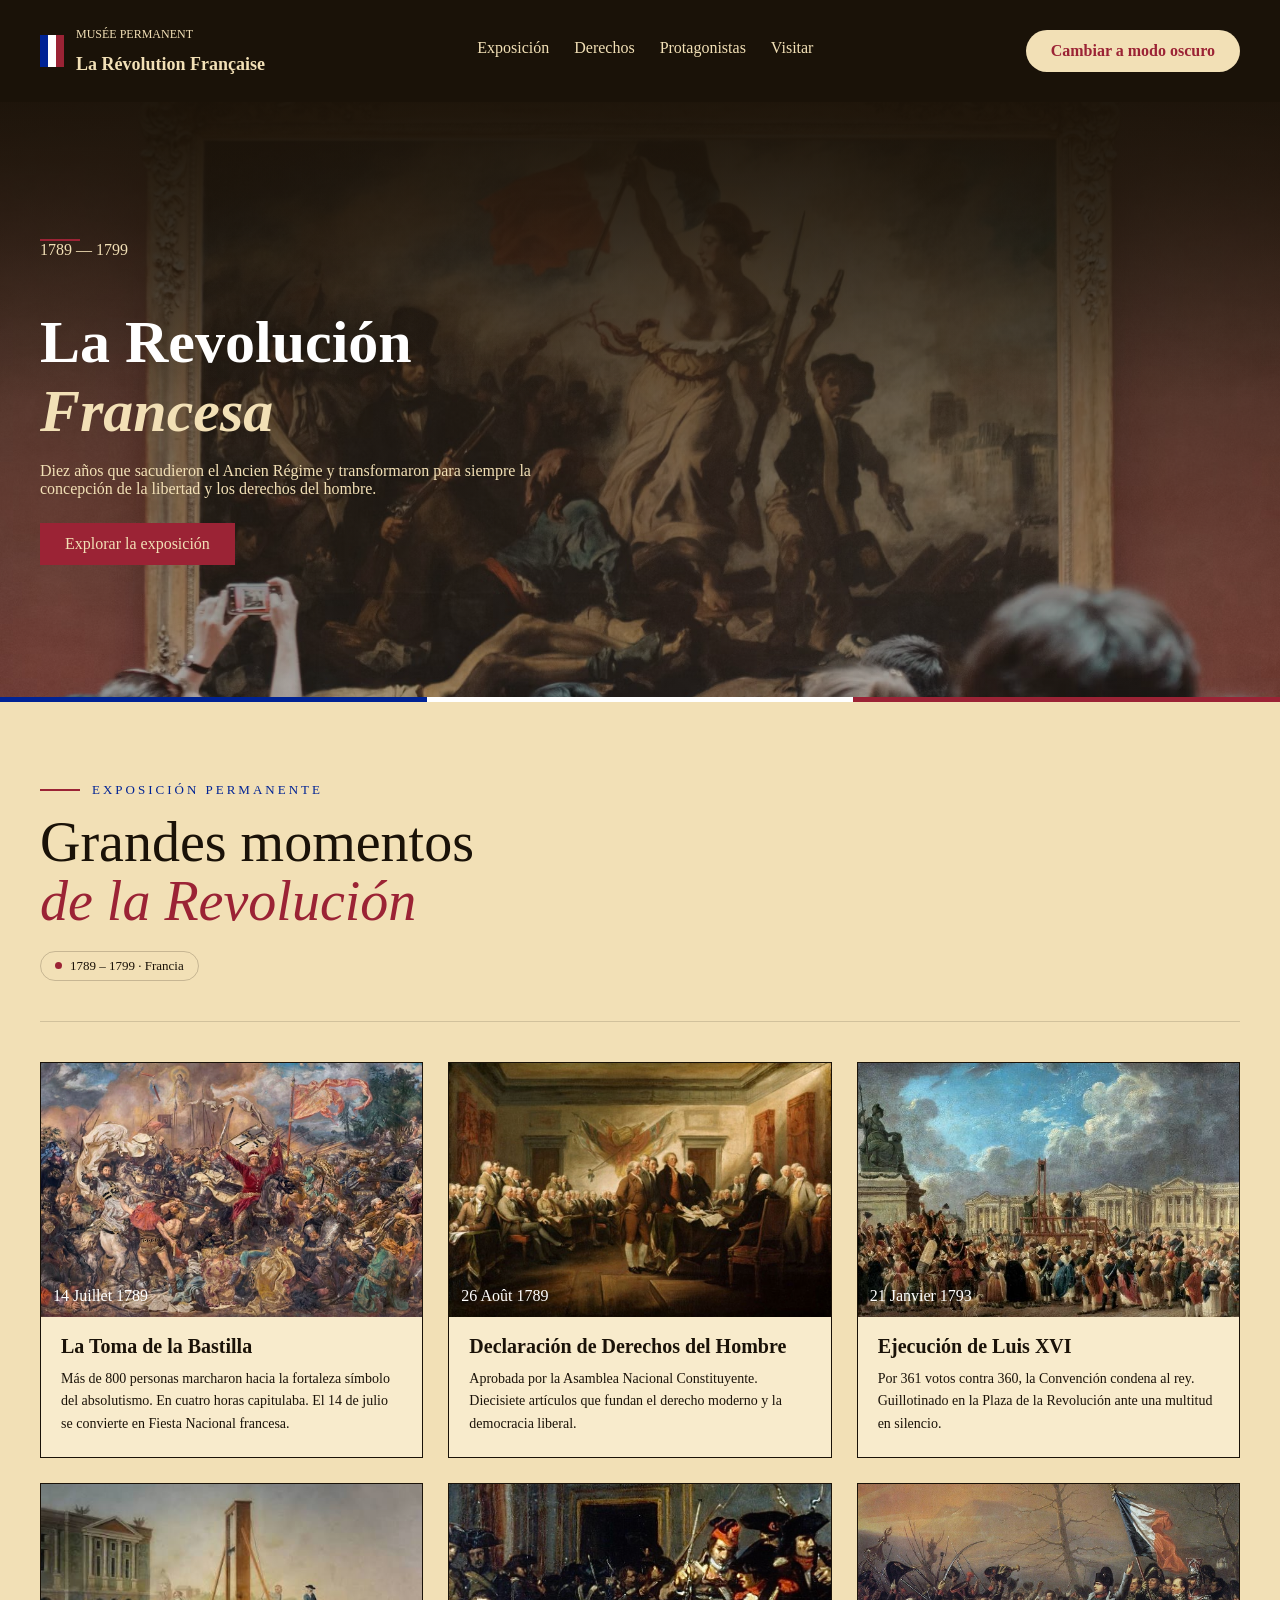
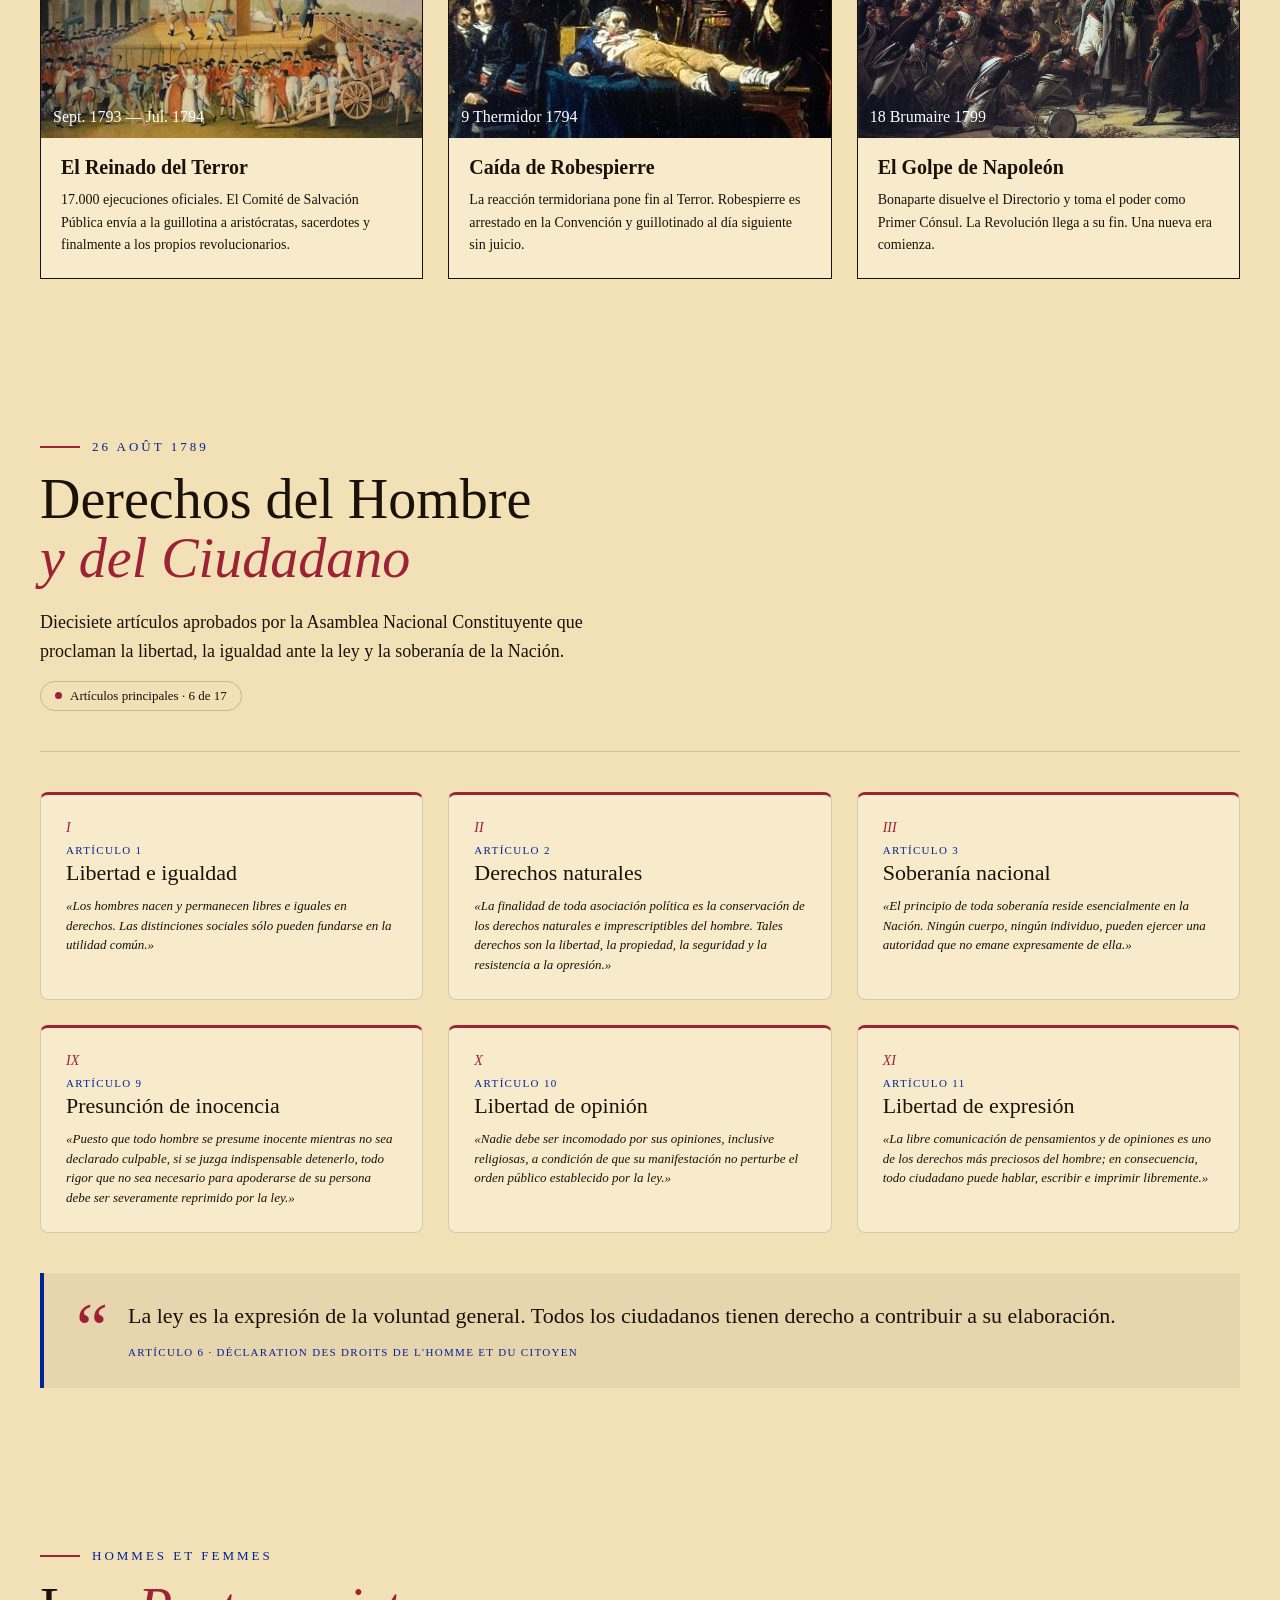
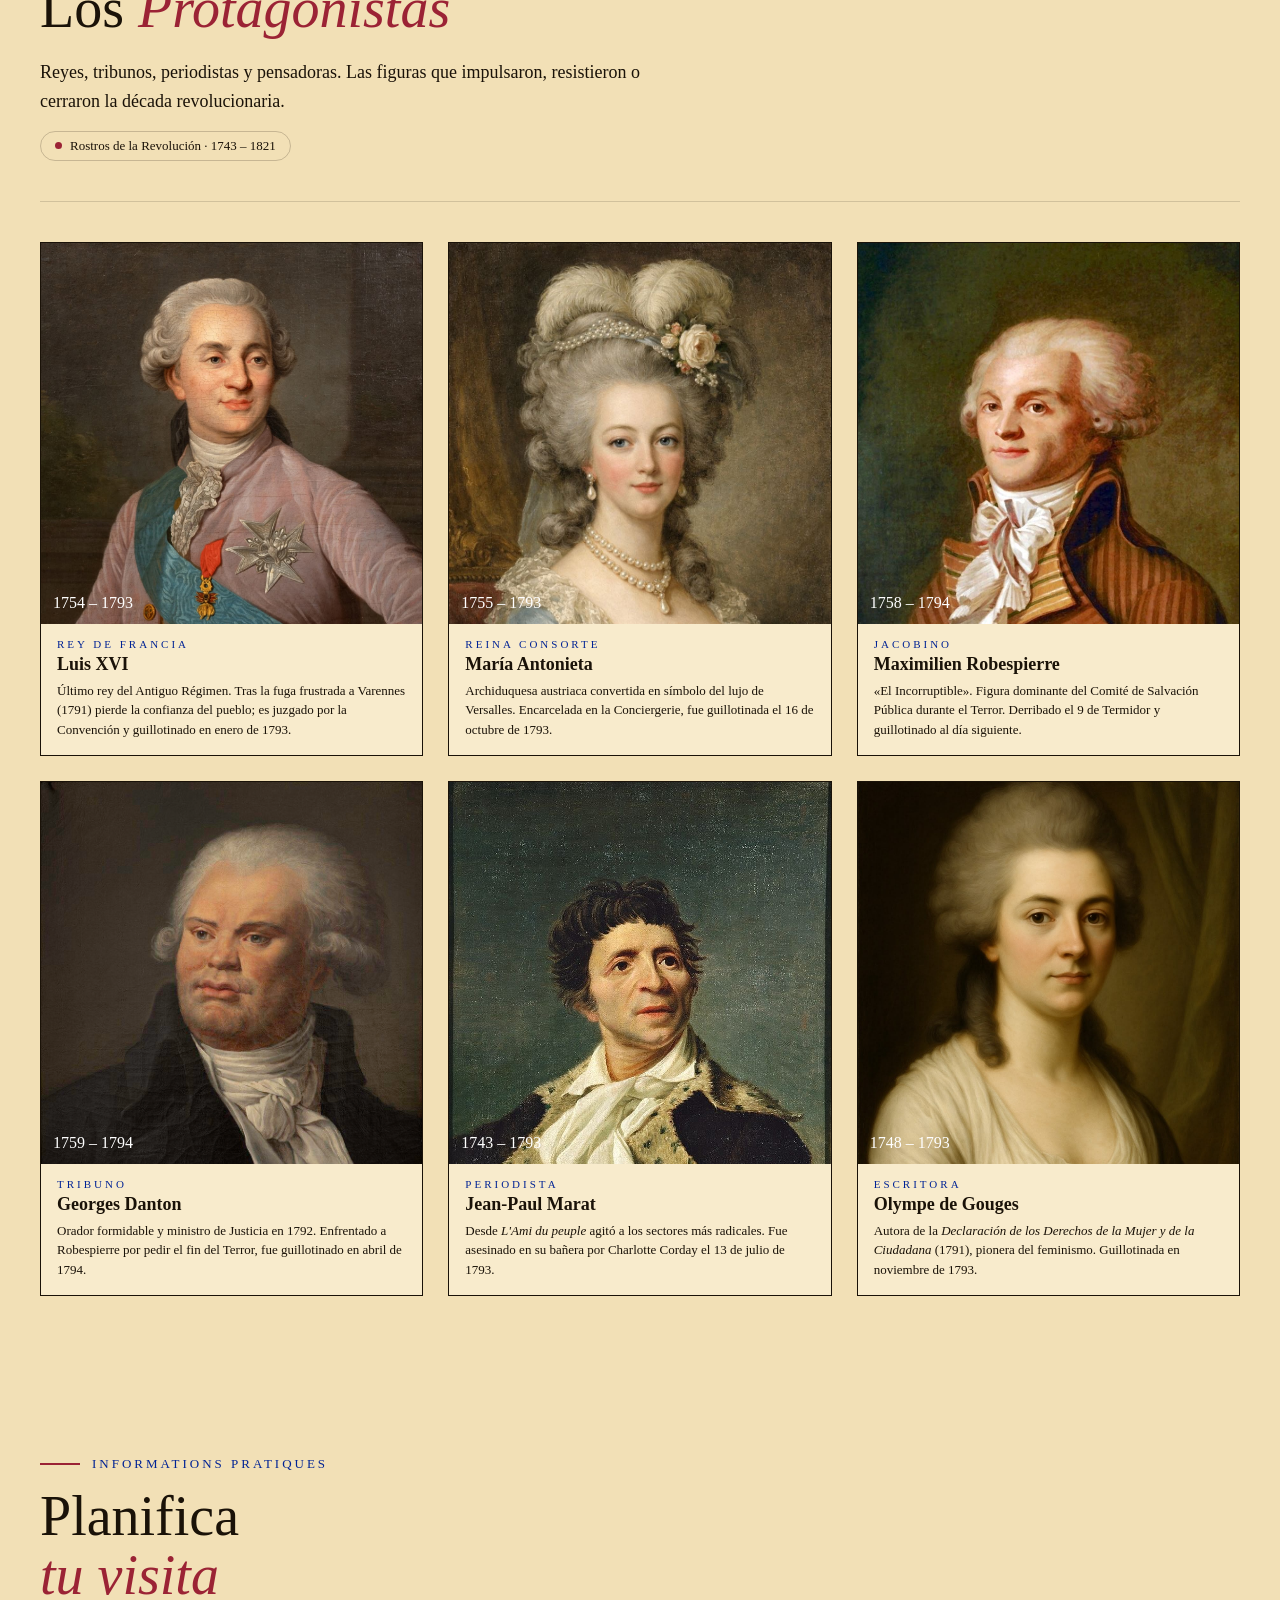
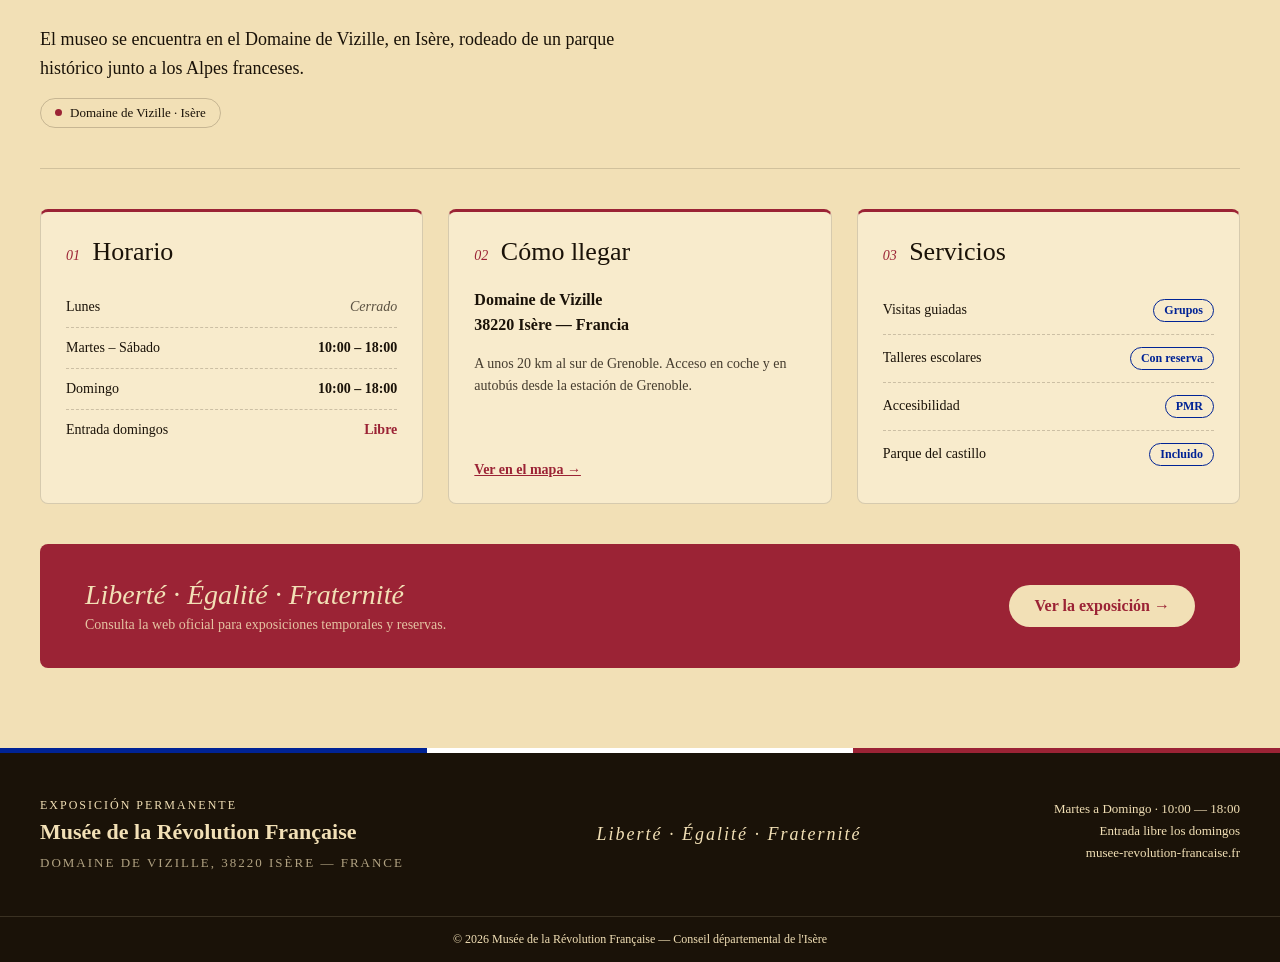
==== index.html @ 2e53a43d "Mover archivo html y eliminación de carpeta" ====
<!DOCTYPE html>
<!--
  Musée de la Révolution Française · landing

  La página tiene cuatro apartados (Exposición, Derechos, Protagonistas y Visitar),
  una cabecera fija con un botón para cambiar a modo oscuro y un pie.

  Estilos: CSS/style.css tiene todo el diseño en modo claro y CSS/dark.css
  solo cambia los colores. El botón de tema no usa JavaScript: es un checkbox
  escondido con su label, y dark.css se fija en si está marcado.
-->
<html lang="es">
<head>
  <meta charset="UTF-8" />
  <meta name="viewport" content="width=device-width, initial-scale=1.0" />
  <title>Musée de la Révolution Française</title>
  <link rel="stylesheet" href="/CSS/style.css">
  <link rel="stylesheet" href="/CSS/dark.css">
</head>
<body>
  <!-- Cabecera: logo, pestañas y botón de tema -->
  <header>
    <div class="header-inner">
      <a href="#exposicion" class="logo">
        <div class="tricolor-bar">
          <span class="az"></span>
          <span class="bl"></span>
          <span class="ro"></span>
        </div>
        <div class="logo-text">
          <p>Musée Permanent</p>
          <h1 class="logo-title">La Révolution Française</h1>
        </div>
      </a>

      <nav class="tabs" role="tablist" aria-label="Secciones del museo">
        <a class="tab" role="tab" href="#exposicion" id="tab-exposicion" aria-controls="exposicion" aria-selected="true">Exposición</a>
        <a class="tab" role="tab" href="#derechos" id="tab-derechos" aria-controls="derechos" aria-selected="false">Derechos</a>
        <a class="tab" role="tab" href="#protagonistas" id="tab-protagonistas" aria-controls="protagonistas" aria-selected="false">Protagonistas</a>
        <a class="tab" role="tab" href="#visitar" id="tab-visitar" aria-controls="visitar" aria-selected="false">Visitar</a>
      </nav>

      <!-- El botón de tema funciona sin JavaScript: el checkbox está escondido y recuerda si está activado,
           y lo que se ve y se pulsa es el label. dark.css se fija en ese checkbox para cambiar los colores -->
      <div class="header-acciones">
        <input type="checkbox" id="modo-oscuro" class="toggle-input" aria-label="Modo oscuro">
        <label for="modo-oscuro" class="btn-tema"></label>
      </div>
    </div>
  </header>

  <main>

    <!-- 1: el hero y los grandes momentos -->
    <section id="exposicion" role="tabpanel" aria-labelledby="tab-exposicion">

      <div class="hero">
        <img class="hero-img"
          src="/Image/revolucionfrancesa.jpg"
          alt="La Liberté guidant le peuple — Delacroix, 1830. Louvre, París" />
        <div class="hero-overlay-h"></div>
        <div class="hero-overlay-v"></div>
        <!-- La franja tricolor que separa el hero del resto -->
        <div class="hero-tricolor"><span class="az"></span><span class="bl"></span><span class="ro"></span></div>
        <div class="hero-contenido">
          <div class="hero-text">
            <div class="eyebrow-line">
              <div class="rule"></div>
              <span>1789 — 1799</span>
            </div>
            <!-- El estilo en línea que pide el enunciado: gana a style.css y deja "La Revolución" en blanco -->
            <h2 class="hero-title"><span style="color: white;">La Revolución</span><br><em>Francesa</em></h2>
            <p class="hero-desc">
              Diez años que sacudieron el Ancien Régime y transformaron para siempre la concepción de la libertad y los derechos del hombre.
            </p>
            <a href="#cards" class="btn-hero">Explorar la exposición</a>
          </div>
        </div>
      </div>

      <div class="grid-section" id="cards">
        <div class="container">

          <!-- Título del apartado -->
          <div class="section-head">
            <div>
              <div class="eyebrow-line"><div class="rule"></div><span class="eyebrow">Exposición permanente</span></div>
              <h2 class="section-title">Grandes momentos<br><em>de la Revolución</em></h2>
            </div>
            <div>
              <span class="chip">1789 – 1799 · Francia</span>
            </div>
          </div>

          <!-- Tarjetas con foto. Las fechas llevan el color en línea, así que siguen blancas en modo oscuro -->
          <div class="grid">

            <a class="card" href="#">
              <div class="card-img">
                <img src="/Image/GrandesMomentos.jpg" alt="Toma de la Bastilla" />
                <div class="card-tag"><span style="color: white;">14 Juillet 1789</span></div>
              </div>
              <div class="card-body">
                <h3>La Toma de la Bastilla</h3>
                <p>Más de 800 personas marcharon hacia la fortaleza símbolo del absolutismo. En cuatro horas capitulaba. El 14 de julio se convierte en Fiesta Nacional francesa.</p>
              </div>
            </a>

            <a class="card" href="#derechos">
              <div class="card-img">
                <img src="/Image/DerechosdelHombre.jpg" alt="Declaración de Derechos del Hombre" />
                <div class="card-tag"><span style="color: white;">26 Août 1789</span></div>
              </div>
              <div class="card-body">
                <h3>Declaración de Derechos del Hombre</h3>
                <p>Aprobada por la Asamblea Nacional Constituyente. Diecisiete artículos que fundan el derecho moderno y la democracia liberal.</p>
              </div>
            </a>

            <a class="card" href="#">
              <div class="card-img">
                <img src="/Image/Ejecución.jpg" alt="Ejecución de Luis XVI" />
                <div class="card-tag"><span style="color: white;">21 Janvier 1793</span></div>
              </div>
              <div class="card-body">
                <h3>Ejecución de Luis XVI</h3>
                <p>Por 361 votos contra 360, la Convención condena al rey. Guillotinado en la Plaza de la Revolución ante una multitud en silencio.</p>
              </div>
            </a>

            <a class="card" href="#">
              <div class="card-img">
                <img src="/Image/reino.jpg" alt="El Reinado del Terror" />
                <div class="card-tag"><span style="color: white;">Sept. 1793 — Jul. 1794</span></div>
              </div>
              <div class="card-body">
                <h3>El Reinado del Terror</h3>
                <p>17.000 ejecuciones oficiales. El Comité de Salvación Pública envía a la guillotina a aristócratas, sacerdotes y finalmente a los propios revolucionarios.</p>
              </div>
            </a>

            <a class="card" href="#protagonistas">
              <div class="card-img">
                <img src="/Image/CaídaRobespierre.JPG" alt="Caída de Robespierre" />
                <div class="card-tag"><span style="color: white;">9 Thermidor 1794</span></div>
              </div>
              <div class="card-body">
                <h3>Caída de Robespierre</h3>
                <p>La reacción termidoriana pone fin al Terror. Robespierre es arrestado en la Convención y guillotinado al día siguiente sin juicio.</p>
              </div>
            </a>

            <a class="card" href="#">
              <div class="card-img">
                <img src="/Image/GolpeDeNapoleon.jpg" alt="El Golpe de Napoleón" />
                <div class="card-tag"><span style="color: white;">18 Brumaire 1799</span></div>
              </div>
              <div class="card-body">
                <h3>El Golpe de Napoleón</h3>
                <p>Bonaparte disuelve el Directorio y toma el poder como Primer Cónsul. La Revolución llega a su fin. Una nueva era comienza.</p>
              </div>
            </a>

          </div>
        </div>
      </div>
    </section>


    <!-- 2 :Derechos del Hombre y del Ciudadano -->
    <section id="derechos" role="tabpanel" aria-labelledby="tab-derechos">
      <div class="grid-section">
        <div class="container">

          <!-- Título del apartado -->
          <div class="section-head">
            <div>
              <div class="eyebrow-line"><div class="rule"></div><span class="eyebrow">26 Août 1789</span></div>
              <h2 class="section-title">Derechos del Hombre<br><em>y del Ciudadano</em></h2>
            </div>
            <div>
              <p class="section-desc">Diecisiete artículos aprobados por la Asamblea Nacional Constituyente que proclaman la libertad, la igualdad ante la ley y la soberanía de la Nación.</p>
              <span class="chip">Artículos principales · 6 de 17</span>
            </div>
          </div>

          <!-- Un artículo por tarjeta, con el mismo diseño que las de Visitar -->
          <div class="grid">
            <article class="article">
              <span class="article-num">I</span>
              <h3>Artículo 1</h3>
              <h4>Libertad e igualdad</h4>
              <p>«Los hombres nacen y permanecen libres e iguales en derechos. Las distinciones sociales sólo pueden fundarse en la utilidad común.»</p>
            </article>

            <article class="article">
              <span class="article-num">II</span>
              <h3>Artículo 2</h3>
              <h4>Derechos naturales</h4>
              <p>«La finalidad de toda asociación política es la conservación de los derechos naturales e imprescriptibles del hombre. Tales derechos son la libertad, la propiedad, la seguridad y la resistencia a la opresión.»</p>
            </article>

            <article class="article">
              <span class="article-num">III</span>
              <h3>Artículo 3</h3>
              <h4>Soberanía nacional</h4>
              <p>«El principio de toda soberanía reside esencialmente en la Nación. Ningún cuerpo, ningún individuo, pueden ejercer una autoridad que no emane expresamente de ella.»</p>
            </article>

            <article class="article">
              <span class="article-num">IX</span>
              <h3>Artículo 9</h3>
              <h4>Presunción de inocencia</h4>
              <p>«Puesto que todo hombre se presume inocente mientras no sea declarado culpable, si se juzga indispensable detenerlo, todo rigor que no sea necesario para apoderarse de su persona debe ser severamente reprimido por la ley.»</p>
            </article>

            <article class="article">
              <span class="article-num">X</span>
              <h3>Artículo 10</h3>
              <h4>Libertad de opinión</h4>
              <p>«Nadie debe ser incomodado por sus opiniones, inclusive religiosas, a condición de que su manifestación no perturbe el orden público establecido por la ley.»</p>
            </article>

            <article class="article">
              <span class="article-num">XI</span>
              <h3>Artículo 11</h3>
              <h4>Libertad de expresión</h4>
              <p>«La libre comunicación de pensamientos y de opiniones es uno de los derechos más preciosos del hombre; en consecuencia, todo ciudadano puede hablar, escribir e imprimir libremente.»</p>
            </article>
          </div>

          <!-- La cita del artículo 6 para cerrar -->
          <div class="quote">
            <span class="quote-mark">“</span>
            <div>
              <blockquote>La ley es la expresión de la voluntad general. Todos los ciudadanos tienen derecho a contribuir a su elaboración.</blockquote>
              <cite>Artículo 6 · Déclaration des Droits de l'Homme et du Citoyen</cite>
            </div>
          </div>
        </div>
      </div>
    </section>


    <!-- 3 : Protagonistas -->
    <section id="protagonistas" role="tabpanel" aria-labelledby="tab-protagonistas">
      <div class="grid-section">
        <div class="container">

          <!-- Título del apartado -->
          <div class="section-head">
            <div>
              <div class="eyebrow-line"><div class="rule"></div><span class="eyebrow">Hommes et femmes</span></div>
              <h2 class="section-title">Los <em>Protagonistas</em></h2>
            </div>
            <div>
              <p class="section-desc">Reyes, tribunos, periodistas y pensadoras. Las figuras que impulsaron, resistieron o cerraron la década revolucionaria.</p>
              <span class="chip">Rostros de la Revolución · 1743 – 1821</span>
            </div>
          </div>

          <!-- Los retratos usan la misma tarjeta que los grandes momentos, más la clase card-retrato -->
          <div class="grid">
            <article class="card card-retrato">
              <div class="card-img">
                <img src="/Image/LuisXVI.jpg" alt="Retrato de Luis XVI" />
                <div class="card-tag"><span>1754 – 1793</span></div>
              </div>
              <div class="card-body">
                <span class="eyebrow">Rey de Francia</span>
                <h3>Luis XVI</h3>
                <p>Último rey del Antiguo Régimen. Tras la fuga frustrada a Varennes (1791) pierde la confianza del pueblo; es juzgado por la Convención y guillotinado en enero de 1793.</p>
              </div>
            </article>

            <article class="card card-retrato">
              <div class="card-img">
                <img src="/Image/MariaAntonieta.jpg" alt="Retrato de María Antonieta" />
                <div class="card-tag"><span>1755 – 1793</span></div>
              </div>
              <div class="card-body">
                <span class="eyebrow">Reina consorte</span>
                <h3>María Antonieta</h3>
                <p>Archiduquesa austriaca convertida en símbolo del lujo de Versalles. Encarcelada en la Conciergerie, fue guillotinada el 16 de octubre de 1793.</p>
              </div>
            </article>

            <article class="card card-retrato">
              <div class="card-img">
                <img src="/Image/Robespierre.jpg" alt="Retrato de Maximilien Robespierre" />
                <div class="card-tag"><span>1758 – 1794</span></div>
              </div>
              <div class="card-body">
                <span class="eyebrow">Jacobino</span>
                <h3>Maximilien Robespierre</h3>
                <p>«El Incorruptible». Figura dominante del Comité de Salvación Pública durante el Terror. Derribado el 9 de Termidor y guillotinado al día siguiente.</p>
              </div>
            </article>

            <article class="card card-retrato">
              <div class="card-img">
                <img src="/Image/Danton.jpg" alt="Retrato de Georges Danton" />
                <div class="card-tag"><span>1759 – 1794</span></div>
              </div>
              <div class="card-body">
                <span class="eyebrow">Tribuno</span>
                <h3>Georges Danton</h3>
                <p>Orador formidable y ministro de Justicia en 1792. Enfrentado a Robespierre por pedir el fin del Terror, fue guillotinado en abril de 1794.</p>
              </div>
            </article>

            <article class="card card-retrato">
              <div class="card-img">
                <img src="/Image/Jean-Paul.jpg" alt="Retrato de Jean-Paul Marat" />
                <div class="card-tag"><span>1743 – 1793</span></div>
              </div>
              <div class="card-body">
                <span class="eyebrow">Periodista</span>
                <h3>Jean-Paul Marat</h3>
                <p>Desde <em>L'Ami du peuple</em> agitó a los sectores más radicales. Fue asesinado en su bañera por Charlotte Corday el 13 de julio de 1793.</p>
              </div>
            </article>

            <article class="card card-retrato">
              <div class="card-img">
                <img src="/Image/OlympeDeGouges.jpg" alt="Retrato de Olympe de Gouges" />
                <div class="card-tag"><span>1748 – 1793</span></div>
              </div>
              <div class="card-body">
                <span class="eyebrow">Escritora</span>
                <h3>Olympe de Gouges</h3>
                <p>Autora de la <em>Declaración de los Derechos de la Mujer y de la Ciudadana</em> (1791), pionera del feminismo. Guillotinada en noviembre de 1793.</p>
              </div>
            </article>
          </div>
        </div>
      </div>
    </section>


    <!-- 4 · Planifica tu visita -->
    <section id="visitar" role="tabpanel" aria-labelledby="tab-visitar">
      <div class="grid-section">
        <div class="container">

          <!-- Título del apartado -->
          <div class="section-head">
            <div>
              <div class="eyebrow-line"><div class="rule"></div><span class="eyebrow">Informations pratiques</span></div>
              <h2 class="section-title">Planifica<br><em>tu visita</em></h2>
            </div>
            <div>
              <p class="section-desc">El museo se encuentra en el Domaine de Vizille, en Isère, rodeado de un parque histórico junto a los Alpes franceses.</p>
              <span class="chip">Domaine de Vizille · Isère</span>
            </div>
          </div>

          <!-- Horario, cómo llegar y servicios -->
          <div class="grid visit-grid">
            <article class="info">
              <h3><span class="info-num">01</span> Horario</h3>
              <ul class="info-list">
                <li><span>Lunes</span><em>Cerrado</em></li>
                <li><span>Martes – Sábado</span><strong>10:00 – 18:00</strong></li>
                <li><span>Domingo</span><strong>10:00 – 18:00</strong></li>
                <li><span>Entrada domingos</span><strong class="destacado">Libre</strong></li>
              </ul>
            </article>

            <article class="info">
              <h3><span class="info-num">02</span> Cómo llegar</h3>
              <p class="info-dir">Domaine de Vizille<br>38220 Isère — Francia</p>
              <p class="info-text">A unos 20 km al sur de Grenoble. Acceso en coche y en autobús desde la estación de Grenoble.</p>
              <a class="info-link" href="https://www.google.com/maps/search/Domaine+de+Vizille" target="_blank" rel="noopener">Ver en el mapa →</a>
            </article>

            <article class="info">
              <h3><span class="info-num">03</span> Servicios</h3>
              <ul class="info-list">
                <li><span>Visitas guiadas</span><span class="badge">Grupos</span></li>
                <li><span>Talleres escolares</span><span class="badge">Con reserva</span></li>
                <li><span>Accesibilidad</span><span class="badge">PMR</span></li>
                <li><span>Parque del castillo</span><span class="badge">Incluido</span></li>
              </ul>
            </article>
          </div>

          <!-- El bloque burdeos de Liberté con el botón para volver a la exposición -->
          <div class="visit-cta">
            <div>
              <h3>Liberté · Égalité · Fraternité</h3>
              <p>Consulta la web oficial para exposiciones temporales y reservas.</p>
            </div>
            <a href="#exposicion" class="btn-cta">Ver la exposición →</a>
          </div>

        </div>
      </div>
    </section>

  </main>

  <!-- Pie de página -->
  <footer>
    <div class="footer-strip">
      <span class="az"></span><span class="bl"></span><span class="ro"></span>
    </div>
    <div class="footer-main">
      <div class="footer-brand">
        <p>Exposición Permanente</p>
        <h3>Musée de la Révolution Française</h3>
        <p class="addr">Domaine de Vizille, 38220 Isère — France</p>
      </div>
      <p class="footer-motto">Liberté · Égalité · Fraternité</p>
      <div class="footer-info">
        <p>Martes a Domingo · 10:00 — 18:00</p>
        <p>Entrada libre los domingos</p>
        <p>musee-revolution-francaise.fr</p>
      </div>
    </div>
    <div class="footer-copy">
      <p>© 2026 Musée de la Révolution Française — Conseil départemental de l'Isère</p>
    </div>
  </footer>

</body>
</html>
---- CSS/style.css ----
/* =========================================================
   Musée de la Révolution Française · estilos principales

   Aquí está todo el diseño de la landing en modo claro.
   Después se carga dark.css, que solo cambia los colores
   cuando se pulsa el botón "Cambiar a modo oscuro".

   Más o menos en el orden de la página: cabecera, bandera, hero,
   tarjetas, Derechos, Protagonistas, cabeceras de apartado, Visitar,
   botones, pie, botón de tema y, al final, el responsive.

   Colores
     #F2E0B6  pergamino: fondo de la página y texto sobre fondo oscuro
     #F8EBCC  pergamino un poco más claro: fondo de las tarjetas
     #1A1208  tinta: texto, cabecera y pie
     #9B2335  burdeos: botones, números, detalles y franja de las tarjetas
     #002395  azul: eyebrows, etiquetas y franja azul de la bandera
     #6C86E8  azul claro: el borde del botón de tema al llegar con el tabulador
   ========================================================= */


  /*header*/
header {
  background-color: #1A1208;
  color: #F2E0B6;

  position: sticky;  
  top: 0;
  z-index: 10;
}

.header-inner {
  max-width: 1200px;
  margin: 0 auto;                       
  padding: 15px 30px;
  display: flex;
  align-items: center;
  justify-content: space-between;
}

.logo {
  display: flex;
  align-items: center;
  gap: 12px;
  color: #F2E0B6 ;
  text-decoration: none;               
}
/*Bandera Francesa */
.tricolor-bar { 
    display: flex; 
}
.tricolor-bar span {
    width: 8px; height: 32px; 
}

.az { 
    background-color: #002395; 
}    
.bl { 
    background-color: white; 
}            
.ro { 
    background-color: #9B2335; 
}  
/*Bandera Francesa */

.logo-text p { 
    font-size: 12px; 
    text-transform: uppercase; 
}
.logo-title { 
    font-size: 18px; 
}

.tabs { display: flex; gap: 25px; }


.tab {
  color: #F2E0B6 ;
  text-decoration: none;
  padding-bottom: 4px;
  border-bottom: 2px solid transparent;
}

.tab:hover {
  border-bottom-color: currentColor;
}

body {
  margin: 0;   
  background-color: #F2E0B6;     
  color: #1A1208;        
}

/*Hero*/
.hero {
  position: relative;
  height: 600px;
  min-height: 450px;
  overflow: hidden;
  color: #F2E0B6;
}

.hero-img {
  position: absolute;
  top: 0;
  left: 0;
  width: 100%;
  height: 100%;
  object-fit: cover;           
}
.hero-overlay-h {             
  position: absolute;
  top: 0;
  left: 0;
  width: 100%;
  height: 100%;
  background: linear-gradient( rgba(26, 18, 8, 0.9), rgba(26, 18, 8, 0.2));
}
.hero-overlay-v {            
  position: absolute;
  top: 0;
  left: 0;
  width: 100%;
  height: 100%;
  background: linear-gradient( rgba(26, 18, 8, 0.7), transparent 50%);
}

/*Franja tricolor en el borde inferior del hero*/
/*Separando el hero del body*/
.hero .hero-tricolor {
  position: absolute;
  left: 0;
  bottom: 0;
  width: 100%;
  display: flex;
}
.hero .hero-tricolor span {
  flex: 1;
  height: 5px;
}

.hero-contenido {
  position: relative;          
  height: 100%;
  max-width: 1200px;
  margin: 0 auto;
  padding: 0 30px;
  display: flex;
  align-items: center;        
}

.hero-text { 
    max-width: 550px; }

.rule {                        
  width: 40px;
  height: 2px;
  background-color:#9B2335;
}

.hero-title {
  font-size: 60px;
  margin-bottom: 15px;
}

.hero-desc { 
    margin-bottom: 25px; 
}

.btn-hero {
  display: inline-block;
  background-color:#9B2335;
  color: #F2E0B6;
  text-decoration: none;
  padding: 12px 25px;
}
/*Grid de tarjetas*/

.card-body {
  padding: 18px 20px 22px;
  flex: 1;
}

.card-body h3 {
  margin: 0 0 10px;
  font-size: 20px;
}

.card-body p {
  margin: 0;
  font-size: 14px;
  line-height: 1.6;
}
.grid-section { 
  padding: 80px 0; 
}

.container {
  max-width: 1200px;
  margin: 0 auto;
  padding: 0 30px;

}

.eyebrow {
  color: #002395;
  text-transform: uppercase;
  letter-spacing: 3px;
  font-size: 13px;
}

/*Rejilla de 3 columnas: la usan todos los apartados*/
.grid {
  display: grid;
  grid-template-columns: repeat(3, 1fr);
  gap: 25px;
}

/*Fondo de las tarjetas de todos los grids: pergamino algo más claro que el fondo #F2E0B6*/
.card,
.info,
.article {
  background-color: #F8EBCC;
}

.card {
  display: flex;
  flex-direction: column;
  color: inherit;   /*el texto toma el color del body, también en modo oscuro*/
  text-decoration: none;
  border: 1px solid #1A1208;
  transition: transform .2s;
}

.card:hover {
  transform: translateY(-4px);
}
/*Contenedor de imagen de la tarjeta*/
.card-img {                 
  position: relative;       
  overflow: hidden;         
  aspect-ratio: 3 / 2;      
}    
.card-img img {
  width: 100%;
  height: 100%;
  object-fit: cover;
  display: block;
  transition: transform .4s;
}
.card:hover .card-img img { transform: scale(1.05); }

/*Fecha sobre la imagen: se ancla a .card-img (position: relative)*/
/*Blanco en modo claro; en modo oscuro lo cambia dark.css*/
.card-tag {
  position: absolute;
  left: 12px;
  bottom: 12px;
  color: white;
}
/* ===== Artículos de la Declaración ===== */
/* La tarjeta (borde, franja burdeos, esquinas) la comparte con .info: ver "Pestaña Visitar" */

/* Número romano: mismo estilo que los números 01/02/03 de Visitar */
.article-num {
  margin-bottom: 8px;
  font-size: 14px;
  font-style: italic;
}

/* "Artículo 1" = eyebrow */
.article h3 {
  margin: 0 0 4px;
  font-size: 11px;
  font-weight: normal;
  letter-spacing: 0.12em;
  text-transform: uppercase;
  color: #002395;
}

/* Título del artículo */
.article h4 {
  margin: 0 0 10px;
  font-size: 22px;
  font-weight: normal;
  line-height: 1.2;
}

/* Texto del artículo */
.article p {
  margin: 0;
  font-size: 13px;
  line-height: 1.5;
  font-style: italic;
}

/* ===== Cita final ===== */
.quote {
  display: flex;
  align-items: flex-start;
  gap: 20px;
  margin-top: 40px;
  padding: 28px 32px;
  border-left: 4px solid #002395;
  background: rgba(26, 18, 8, 0.05);
}
.quote-mark {
  font-size: 72px;
  line-height: 0.8;
  color: #9B2335;
}
.quote blockquote {
  margin: 0 0 10px;
  font-size: 22px;
  line-height: 1.4;
}
.quote cite {
  font-size: 11px;
  font-style: normal;
  letter-spacing: 0.12em;
  text-transform: uppercase;
  color: #002395;
}
.article {
  transition: transform 0.25s ease, box-shadow 0.25s ease;
}

.article:hover {
  transform: translateY(-4px);
  box-shadow: 0 8px 18px rgba(26, 18, 8, 0.15);
}
/*Tarjetas de retrato (galería de protagonistas)*/
/*Reutilizan .card y solo ajustan tamaños: foto cuadrada y texto más compacto*/
.card-retrato .card-img {
  aspect-ratio: 1 / 1;
}
.card-retrato .card-img img {
  object-position: top;
}
.card-retrato .eyebrow {
  display: block;
  margin-bottom: 4px;
  font-size: 11px;
}
.card-retrato .card-body {
  padding: 14px 16px 16px;
}
.card-retrato .card-body h3 {
  margin-bottom: 6px;
  font-size: 18px;
}
.card-retrato .card-body p {
  font-size: 13px;
  line-height: 1.5;
}
/*Cabecera de sección: título y, debajo, la descripción*/
/*Compartida por todos los apartados*/
.section-head {
  display: grid;
  gap: 20px;
  padding-bottom: 40px;
  margin-bottom: 40px;
  border-bottom: 1px solid rgba(26, 18, 8, 0.15);
}
.section-head .eyebrow-line {
  display: flex;
  align-items: center;
  gap: 12px;
}
.section-title {
  margin: 15px 0 0;
  font-size: 56px;
  font-weight: normal;
  line-height: 1.05;
}
.section-desc {
  max-width: 620px;
  margin: 0 0 15px;
  font-size: 18px;
  line-height: 1.6;
}

/*Etiqueta redonda con un punto rojo delante*/
.chip {
  display: inline-flex;
  align-items: center;
  gap: 8px;
  padding: 6px 14px;
  border: 1px solid rgba(26, 18, 8, 0.2);
  border-radius: 999px;
  font-size: 13px;
}
.chip::before {
  content: "";
  width: 7px;
  height: 7px;
  border-radius: 50%;
  background-color: #9B2335;
}

/*Acentos burdeos de cabeceras, Derechos y Visitar (un solo color para todos)*/
.section-title em,
.article-num,
.info-num,
.destacado,
.info-link {
  color: #9B2335;
}

/*Pestaña Visitar*/
/*Tres tarjetas de información: reutiliza .grid y solo añade el margen inferior*/
.visit-grid {
  margin-bottom: 40px;
}
/*Tarjeta de texto: la comparten Visitar (.info) y Derechos (.article)*/
.info,
.article {
  display: flex;
  flex-direction: column;
  padding: 25px;
  border: 1px solid rgba(26, 18, 8, 0.15);
  border-top: 3px solid #9B2335;
  border-radius: 8px;
}
.info h3 {
  margin: 0 0 20px;
  font-size: 26px;
  font-weight: normal;
}
.info-num {
  margin-right: 6px;
  font-size: 14px;
  font-style: italic;
}

/*Filas de las listas: texto a la izquierda, valor a la derecha*/
.info-list {
  list-style: none;
  margin: 0;
  padding: 0;
}
.info-list li {
  display: flex;
  justify-content: space-between;
  align-items: center;
  gap: 15px;
  padding: 12px 0;
  font-size: 14px;
  border-bottom: 1px dashed rgba(26, 18, 8, 0.2);
}
.info-list li:last-child {
  border-bottom: none;
}
.info-list em {
  opacity: 0.7;
}
.badge {
  padding: 3px 10px;
  border: 1px solid #002395;
  border-radius: 999px;
  color: #002395;
  font-size: 12px;
  font-weight: bold;
}

/*Tarjeta "Cómo llegar"*/
.info-dir {
  margin: 0 0 15px;
  font-weight: bold;
  line-height: 1.6;
}
.info-text {
  margin: 0 0 20px;
  font-size: 14px;
  line-height: 1.6;
  opacity: 0.8;
}
.info-link {
  align-self: flex-start;
  margin-top: auto;
  font-size: 14px;
  font-weight: bold;
}

/*Llamada a la acción: texto | botón (1fr auto)*/
.visit-cta {
  display: grid;
  grid-template-columns: 1fr auto;
  align-items: center;
  gap: 30px;
  padding: 35px 45px;
  background-color: #9B2335;
  color: #F2E0B6;
  border-radius: 8px;
}
.visit-cta h3 {
  margin: 0 0 6px;
  font-size: 28px;
  font-style: italic;
  font-weight: normal;
}
.visit-cta p {
  margin: 0;
  font-size: 14px;
  opacity: 0.85;
}
/*Botón píldora pergamino: lo comparten "Ver la exposición" y el botón de tema*/
.btn-cta,
.btn-tema {
  display: inline-block;   /*transform no funciona en elementos en línea (a, label)*/
  padding: 12px 25px;
  background-color: #F2E0B6;
  color: #9B2335;
  text-decoration: none;
  font-weight: bold;
  border-radius: 999px;
  transition: transform .2s;
}
/*Hover flotante, igual que las tarjetas de los grids*/
.btn-cta:hover,
.btn-tema:hover {
  transform: translateY(-4px);
}

/*Footer*/
footer {
  background-color: #1A1208;
  color: #F2E0B6;
}

/*Franja tricolor superior del footer*/
.footer-strip {
  display: flex;
}
.footer-strip span {
  flex: 1;
  height: 5px;
}

/*3 columnas: marca | lema | información (mismo patrón que .header-inner)*/
.footer-main {
  max-width: 1200px;
  margin: 0 auto;
  padding: 45px 30px;
  display: flex;
  align-items: center;
  justify-content: space-between;
  gap: 30px;
}

.footer-brand p {
  margin: 0;
  font-size: 12px;
  text-transform: uppercase;
  letter-spacing: 2px;
}
.footer-brand h3 {
  margin: 6px 0 10px;
  font-size: 22px;
}
.footer-brand .addr {
  font-size: 13px;
  opacity: 0.7;
}

.footer-motto {
  margin: 0;
  font-size: 18px;
  font-style: italic;
  letter-spacing: 2px;
}

.footer-info {
  text-align: right;
  font-size: 13px;
}
.footer-info p {
  margin: 0 0 6px;
}

.footer-copy {
  border-top: 1px solid rgba(242, 224, 182, 0.15);
  padding: 15px 30px;
  text-align: center;
  font-size: 12px;
}
.footer-copy p {
  margin: 0;
}

/*Botón de cambio de tema (sin JS)*/
/*El checkbox guarda el estado y queda invisible; el label es el botón que se ve*/
.toggle-input {
  position: absolute;
  opacity: 0;
  pointer-events: none;
}

/*El aspecto lo comparte con .btn-cta (ver "Llamada a la acción")*/
.btn-tema {
  cursor: pointer;
  user-select: none;
}

/*Contorno al llegar con Tab: + selecciona el label que va justo después del input*/
.toggle-input:focus-visible + .btn-tema {
  outline: 2px solid #6C86E8;
  outline-offset: 2px;
}

.btn-tema::after {
  content: "Cambiar a modo oscuro";
}


/*RESPONSIVE (al final para que gane a las reglas anteriores)*/
/*Escritorio (más de 900px): 3 columnas, el diseño base*/

/*Tablet / pantalla pequeña: grids de 2 en 2 y pestañas en una segunda fila*/
@media (max-width: 900px) {
  .grid {
    grid-template-columns: repeat(2, 1fr);
  }
  .header-inner {
    flex-wrap: wrap;
    row-gap: 12px;
  }
  .tabs {
    order: 3;   /*pasa detrás del botón: logo y botón arriba, pestañas abajo*/
    width: 100%;
    justify-content: center;
  }
}

/*Móvil: grids de 1 en 1 y cabecera más compacta*/
@media (max-width: 640px) {
  .grid,
  .visit-cta {
    grid-template-columns: 1fr;
  }
  .header-inner,
  .container {
    padding-left: 20px;
    padding-right: 20px;
  }
  .tabs {
    flex-wrap: wrap;
    gap: 8px 18px;
    font-size: 14px;
  }
  .btn-tema {
    padding: 8px 12px;
    font-size: 13px;
  }
  .section-title {
    font-size: 42px;
  }
  .visit-cta {
    padding: 30px 25px;
  }
}
---- CSS/dark.css ----
/* =========================================================
   Musée de la Révolution Française · modo oscuro

   Se carga después de style.css y solo cambia colores:
   tamaños, posiciones y márgenes siguen saliendo de style.css.

   Todas las reglas empiezan por body:has(#modo-oscuro:checked), que quiere
   decir "el body que tiene dentro el checkbox del botón de tema marcado".
   Así el modo oscuro se enciende y se apaga con el botón, sin JavaScript.

   Va en el mismo orden que la página, de la cabecera al pie: base, cabecera,
   hero, lo común a todos los apartados, Exposición, Derechos, Protagonistas,
   Visitar y pie. Las partes que no cambian también salen, con una nota.

   No hace falta tocar la cabecera, el hero, el pie ni los detalles en burdeos:
   se ven igual en los dos modos.

   Colores del modo oscuro
     #1A1208  fondo de la página: la tinta pasa a ser el fondo
     #F2E0B6  texto: y el pergamino pasa a ser el texto
     #2A1E10  fondo de las tarjetas, un marrón algo más claro que el fondo
     #6C86E8  azul más claro, porque el de siempre casi no se lee sobre oscuro
     #5C1424  granate del bloque Liberté
   ========================================================= */


/* ---------- Base ---------- */

body:has(#modo-oscuro:checked) {
  background-color: #1A1208;
  color: #F2E0B6;
}


/* ---------- Cabecera ---------- */
/* Ya es oscura en modo claro, así que solo cambia el texto del botón */

body:has(#modo-oscuro:checked) .btn-tema::after {
  content: "Cambiar a modo claro";
}


/* ---------- Hero ---------- */
/* No cambia: el texto va sobre una foto oscura en los dos modos */


/* ---------- Lo que comparten todos los apartados ---------- */

/* La línea fina bajo el título de cada apartado */
body:has(#modo-oscuro:checked) .section-head {
  border-bottom-color: rgba(242, 224, 182, 0.12);
}

/* Los eyebrows, en azul claro */
body:has(#modo-oscuro:checked) .eyebrow {
  color: #6C86E8;
}

body:has(#modo-oscuro:checked) .chip {
  border-color: rgba(242, 224, 182, 0.2);
}

/* Todas las tarjetas llevan el mismo fondo marrón */
body:has(#modo-oscuro:checked) .card,
body:has(#modo-oscuro:checked) .info,
body:has(#modo-oscuro:checked) .article {
  background-color: #2A1E10;
}

/* Los detalles en burdeos (#9B2335) se ven igual en los dos modos: no necesitan regla */


/* ---------- Exposición: tarjetas con foto ---------- */
/* Protagonistas usa estas mismas tarjetas */

body:has(#modo-oscuro:checked) .card {
  border-color: rgba(242, 224, 182, 0.25);
}

/* La fecha encima de la foto, en pergamino en vez de blanco */
body:has(#modo-oscuro:checked) .card-tag {
  color: #F2E0B6;
}


/* ---------- Derechos ---------- */

/* border-color también pinta el borde de arriba, así que se vuelve a poner la franja burdeos */
body:has(#modo-oscuro:checked) .article {
  border-color: rgba(242, 224, 182, 0.12);
  border-top-color: #9B2335;
}

/* "Artículo 1" y la firma de la cita, en azul claro como los eyebrows */
body:has(#modo-oscuro:checked) .article h3,
body:has(#modo-oscuro:checked) .quote cite {
  color: #6C86E8;
}

/* La cita del final */
body:has(#modo-oscuro:checked) .quote {
  border-left-color: #6C86E8;
  background-color: rgba(242, 224, 182, 0.05);
}


/* ---------- Protagonistas ---------- */
/* Usa las tarjetas de Exposición: no necesita nada más */


/* ---------- Visitar ---------- */

/* Igual que en Derechos: se recupera la franja burdeos de arriba */
body:has(#modo-oscuro:checked) .info {
  border-color: rgba(242, 224, 182, 0.12);
  border-top-color: #9B2335;
}

/* Los separadores de las listas de horario y servicios */
body:has(#modo-oscuro:checked) .info-list li {
  border-bottom-color: rgba(242, 224, 182, 0.12);
}

/* Las etiquetas azules (Grupos, PMR...) */
body:has(#modo-oscuro:checked) .badge {
  border-color: #6C86E8;
  color: #6C86E8;
}

/* El bloque Liberté, más oscuro, y el texto del botón a juego */
body:has(#modo-oscuro:checked) .visit-cta {
  background-color: #5C1424;
}

body:has(#modo-oscuro:checked) .btn-cta {
  color: #5C1424;
}
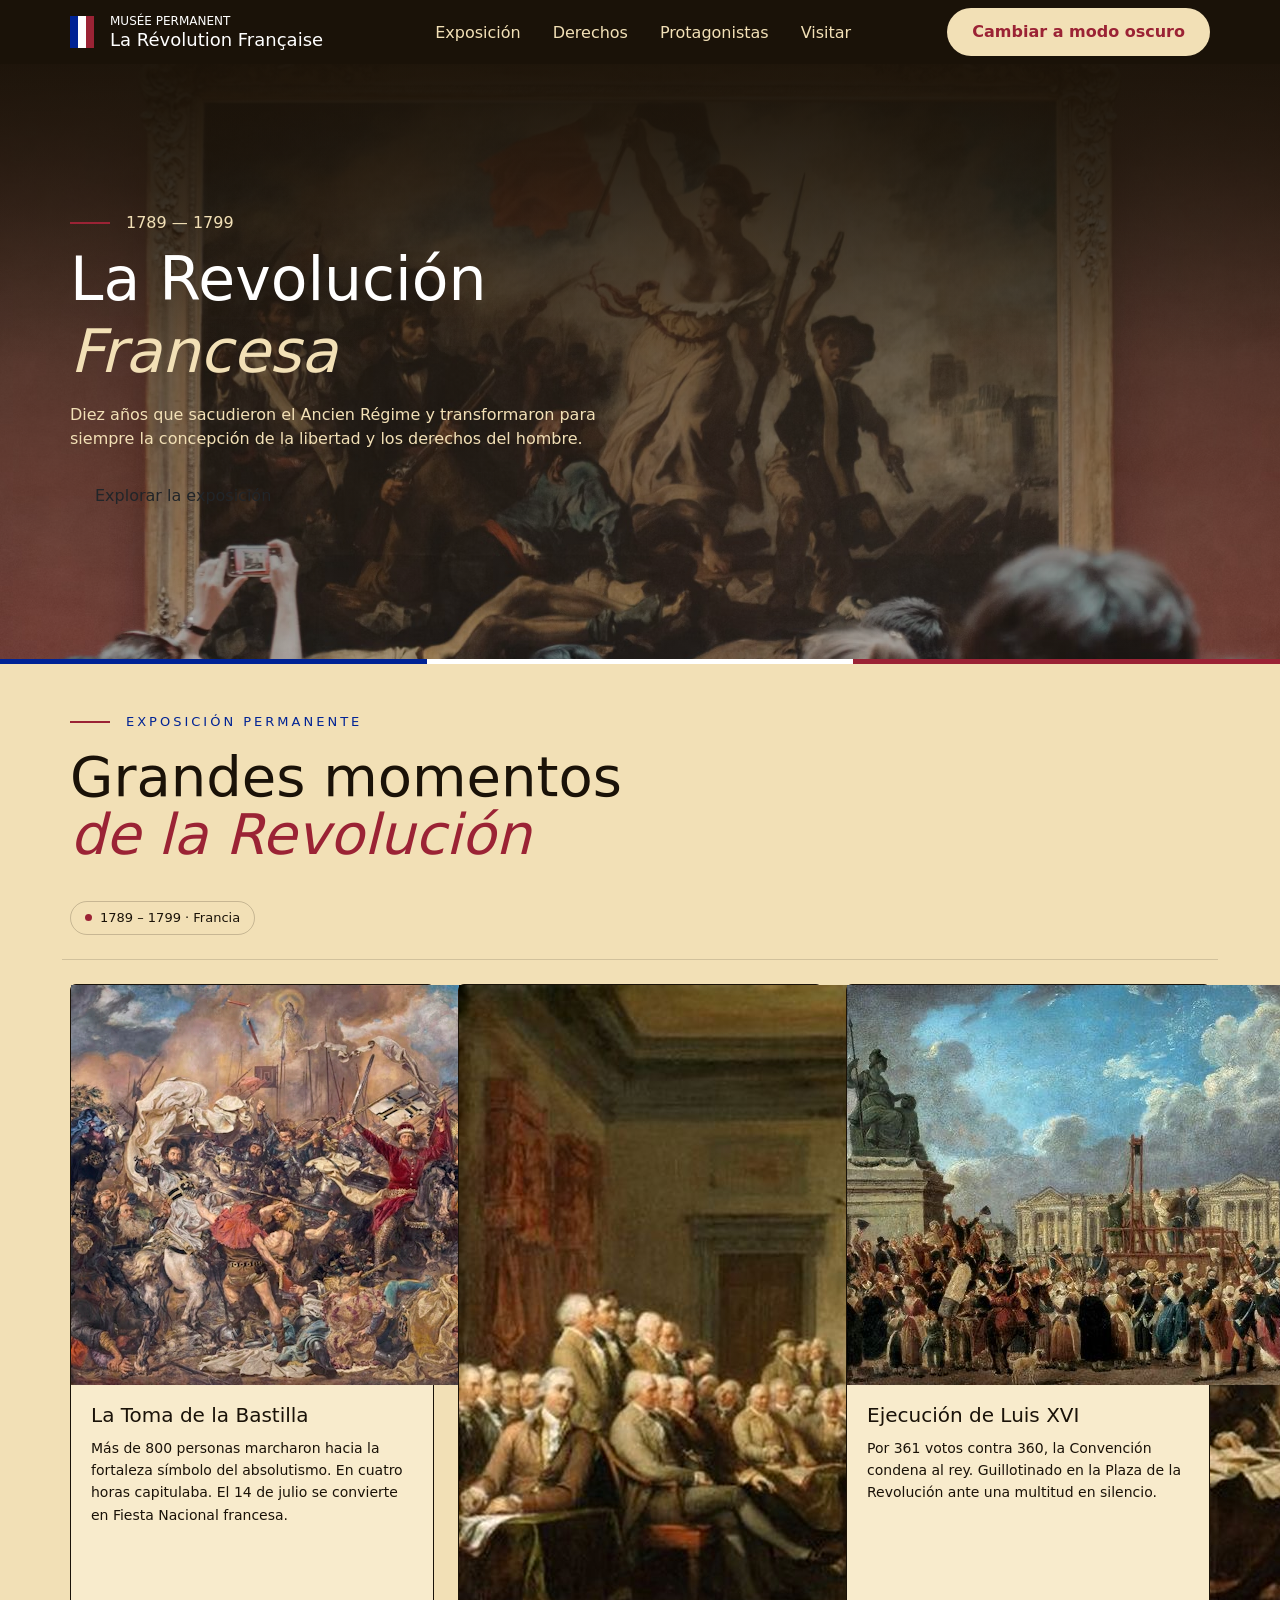
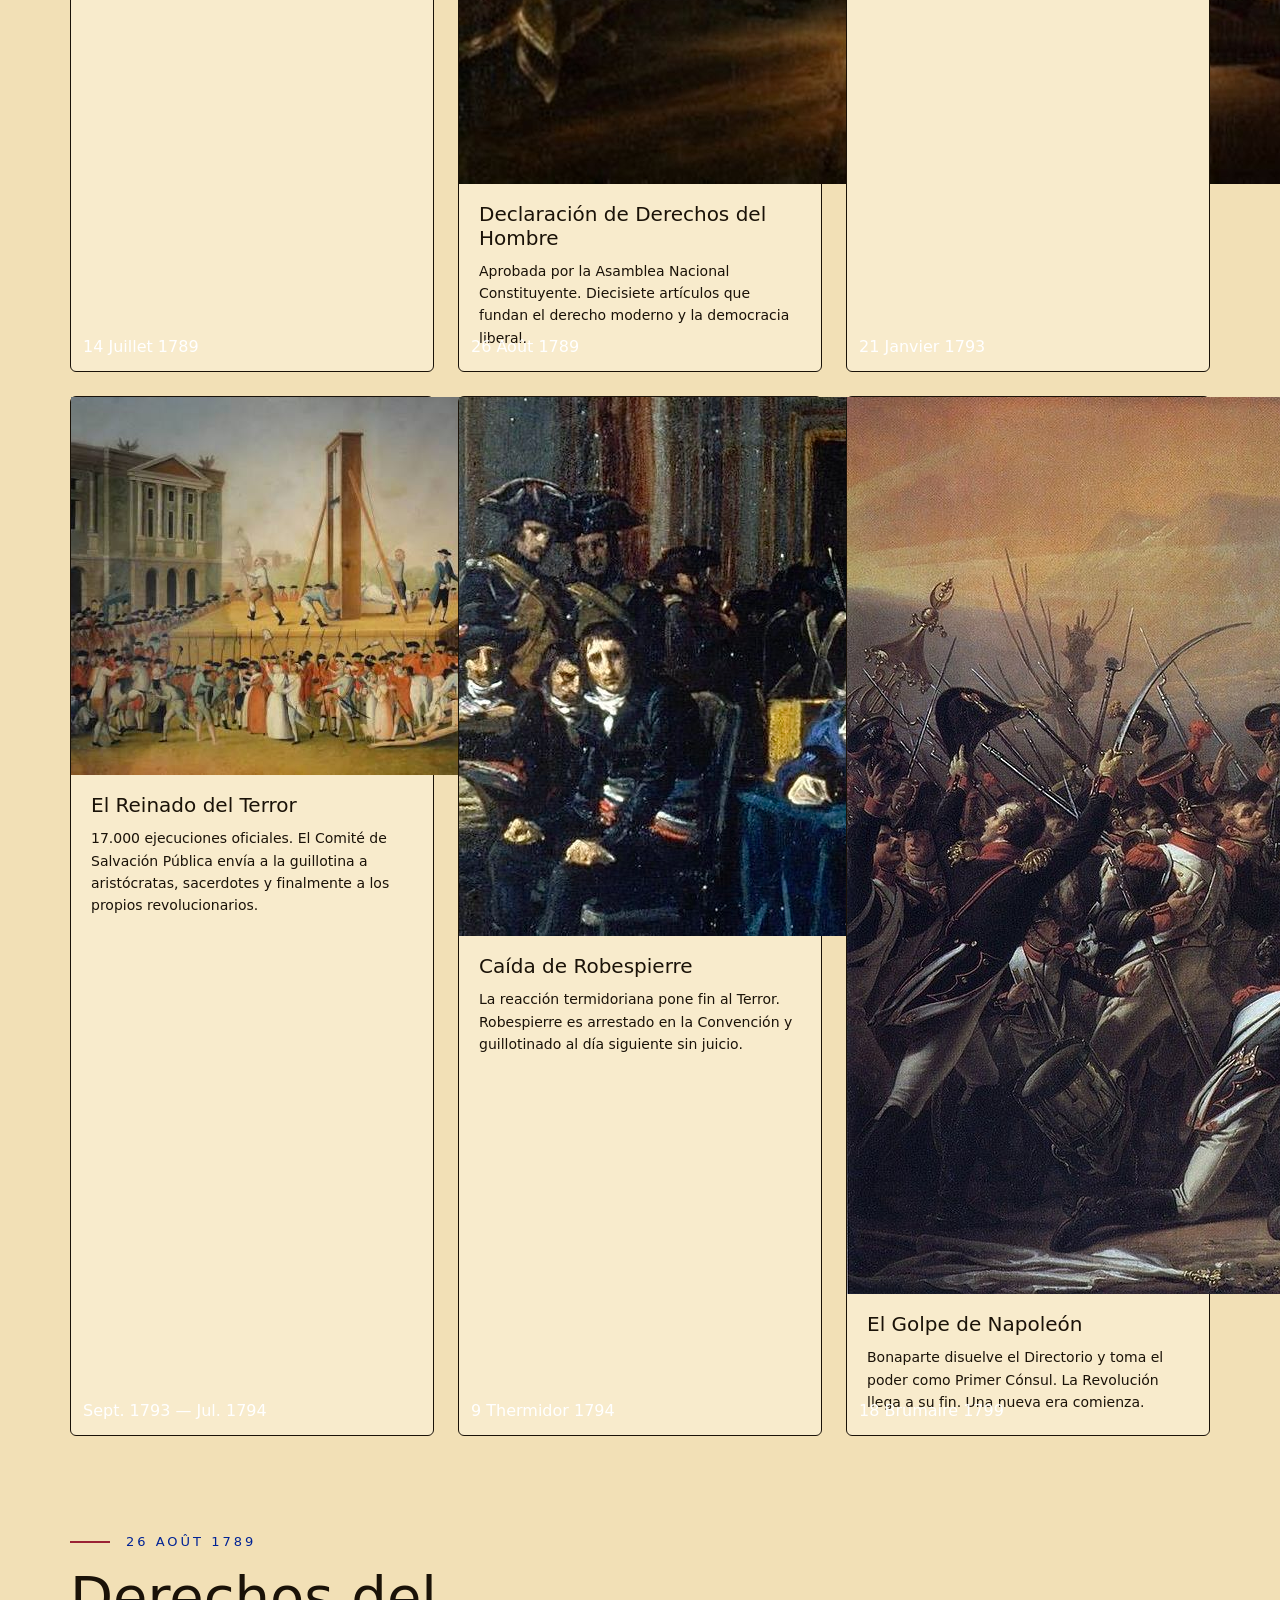
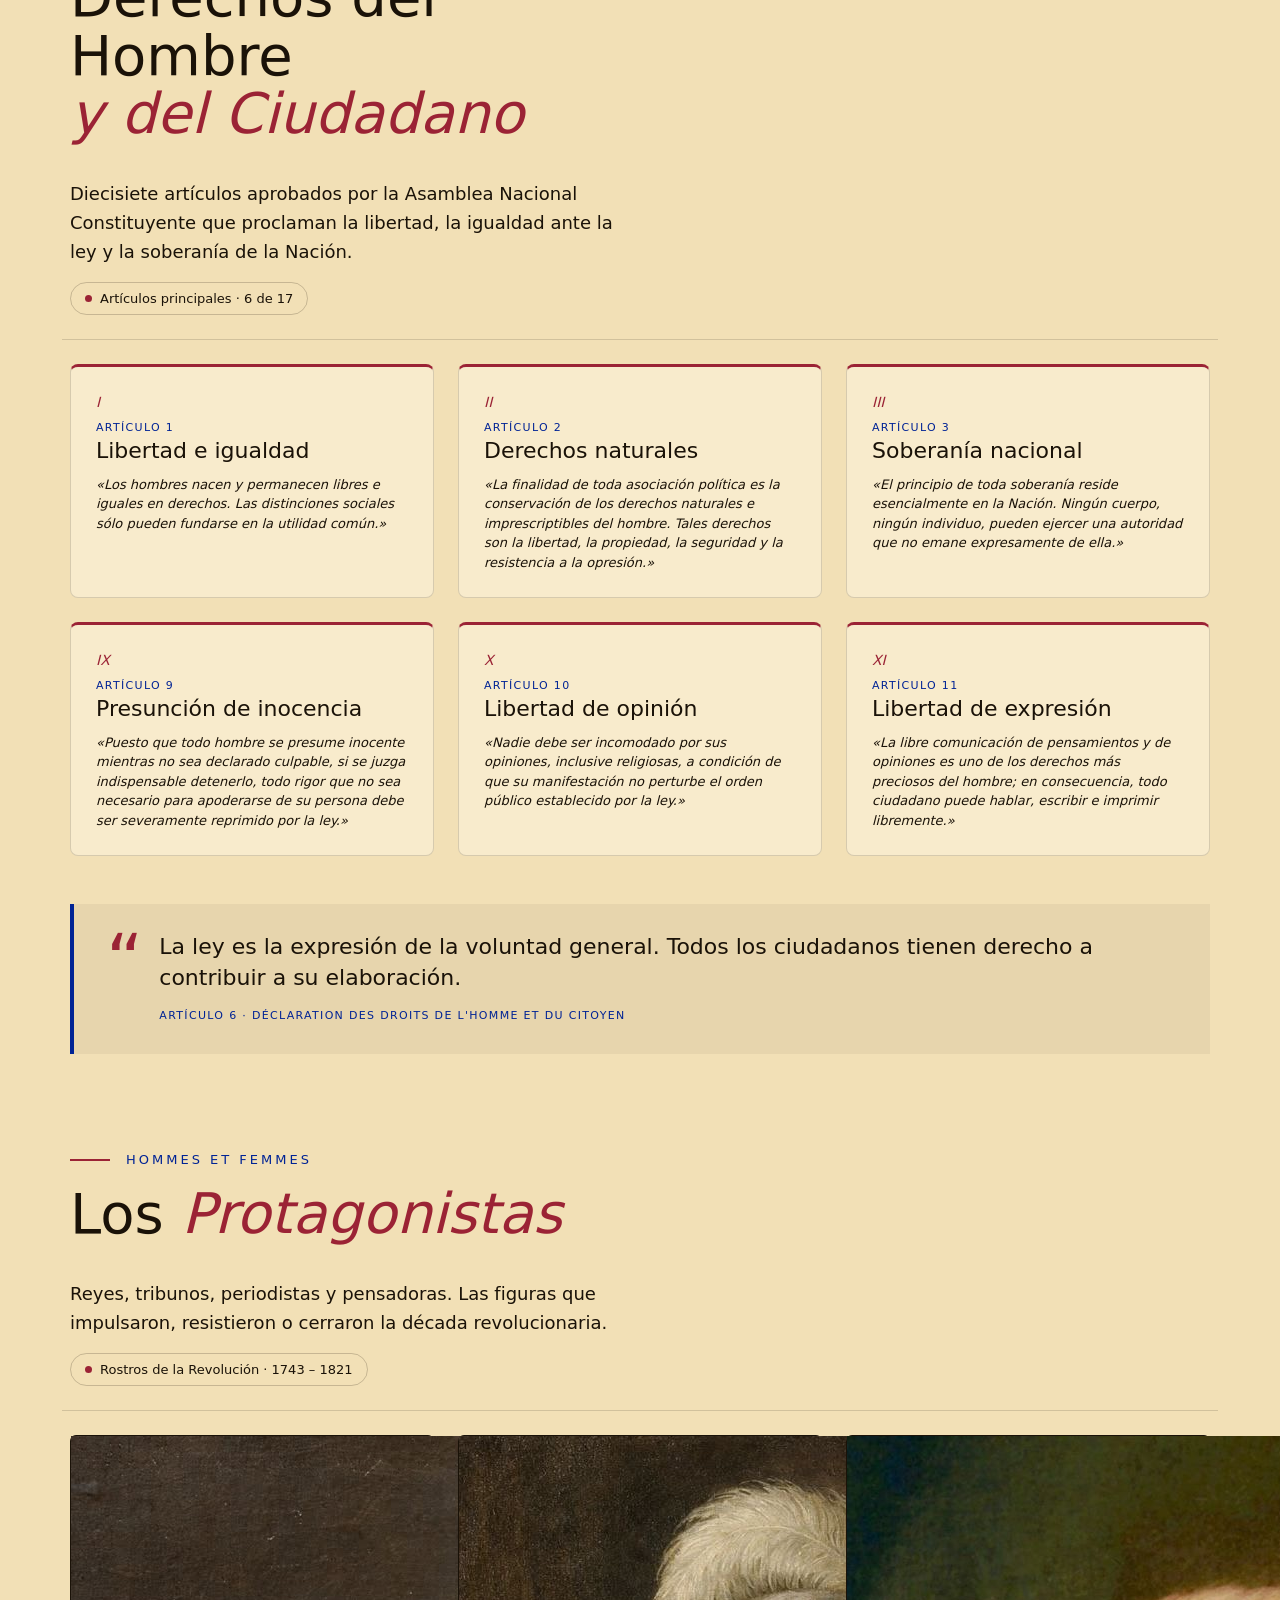
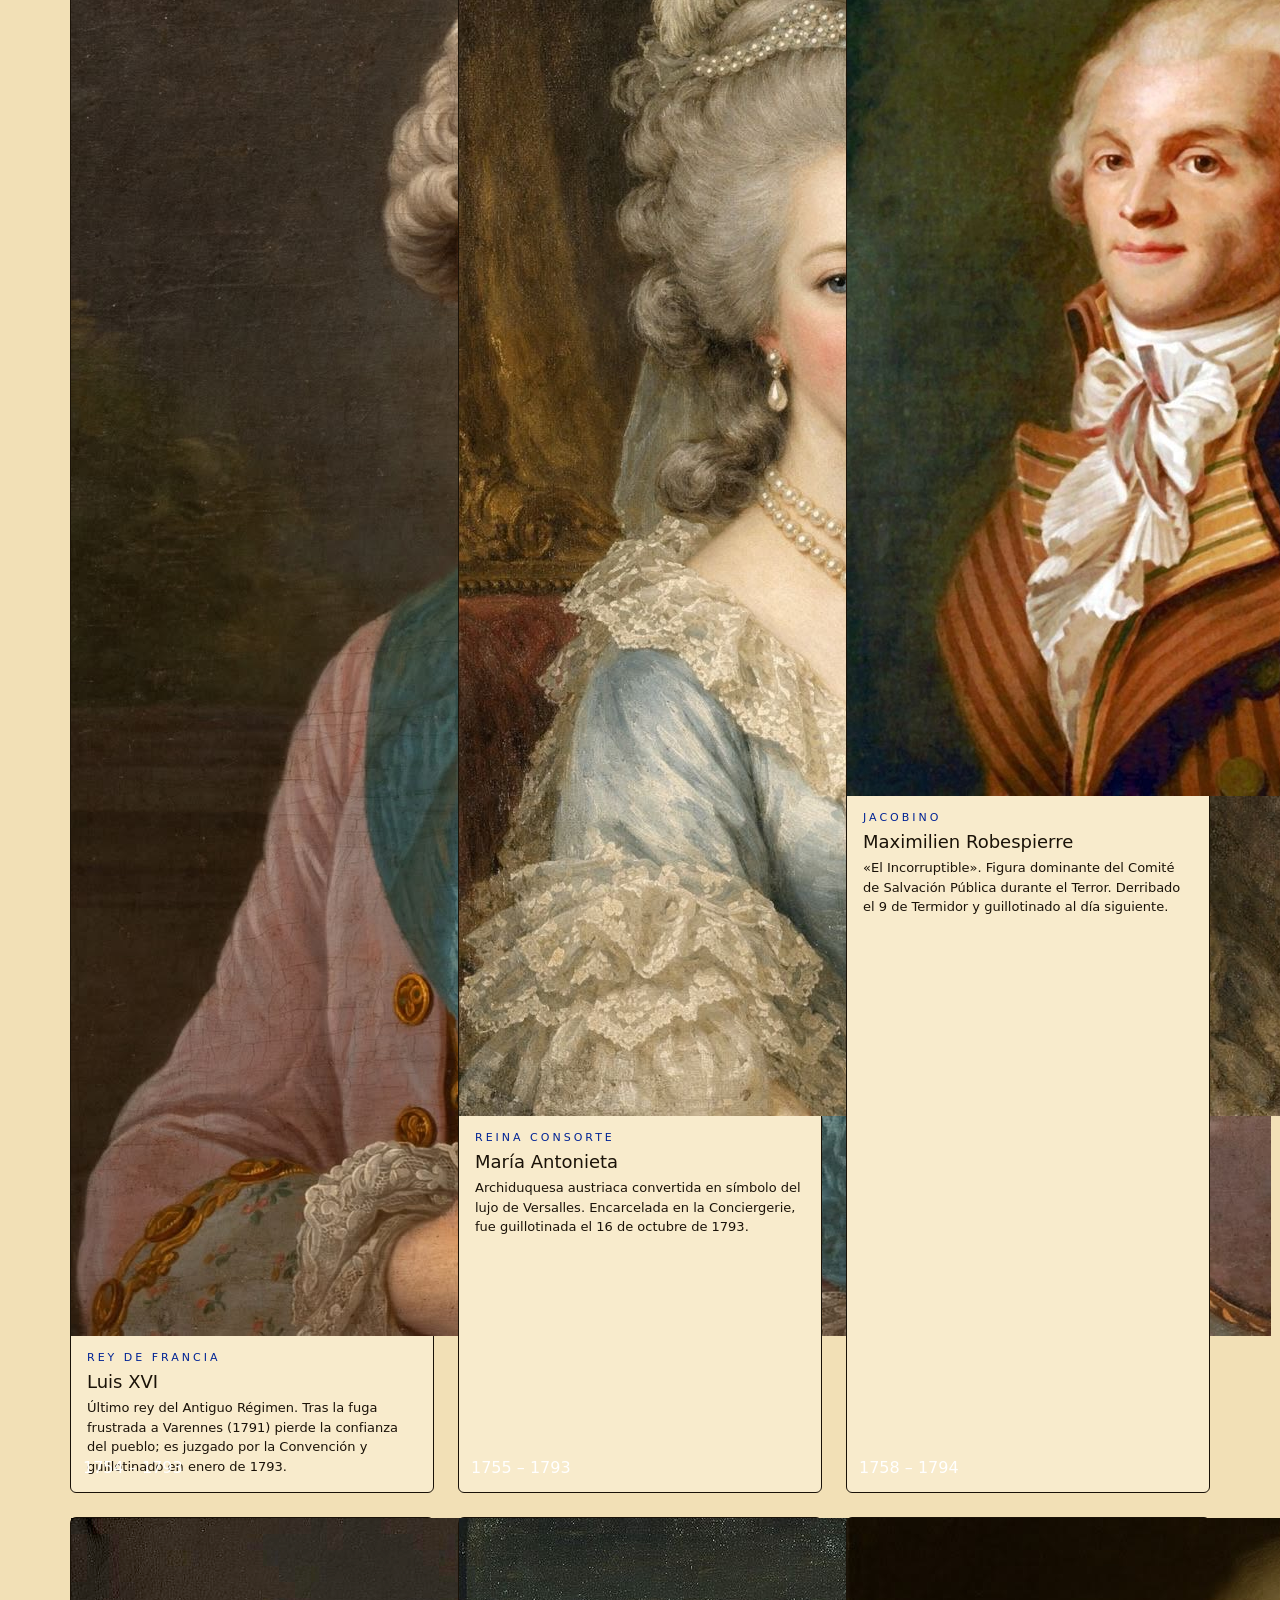
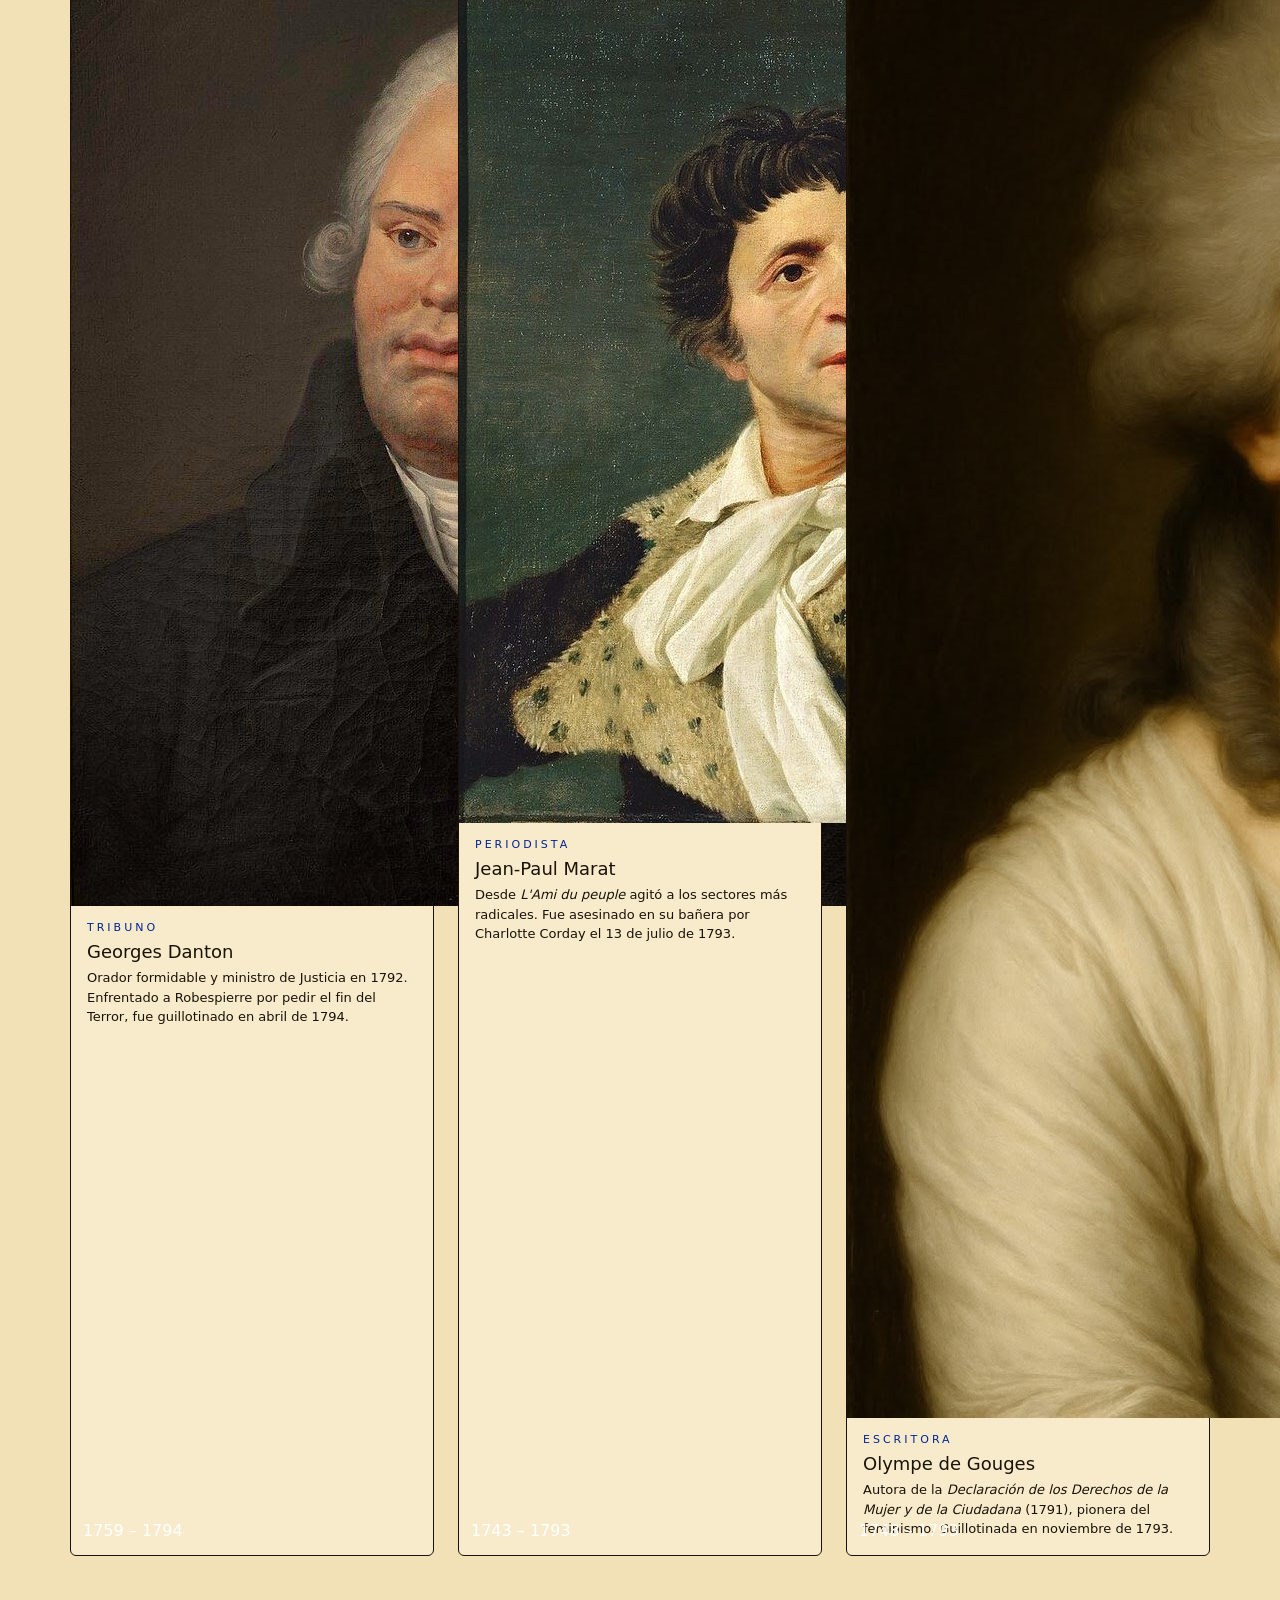
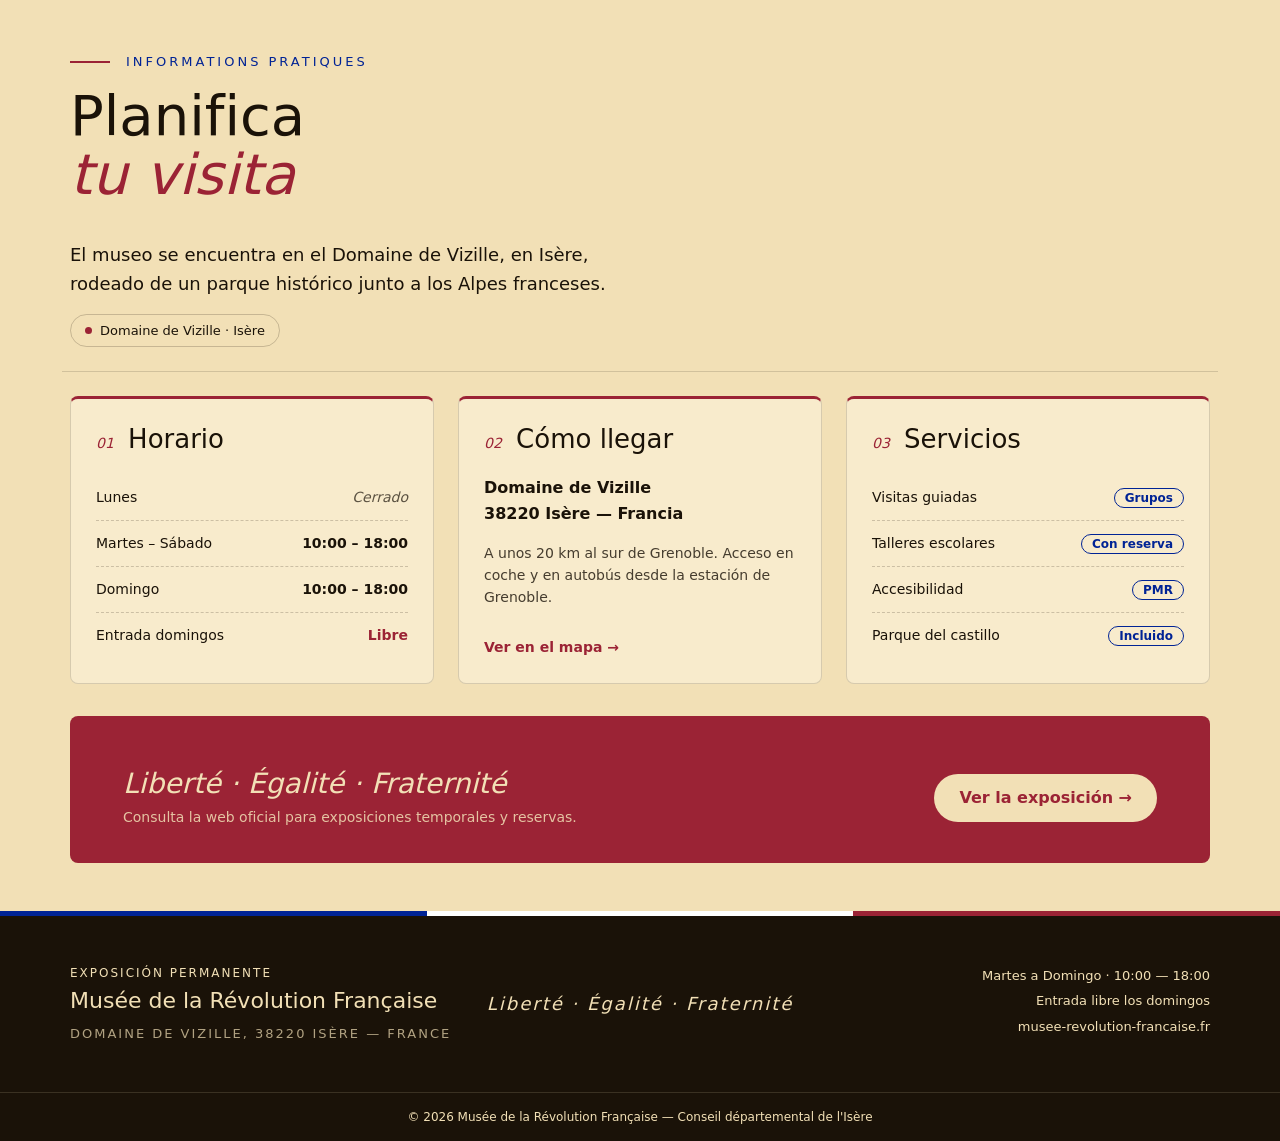
==== commit d21ed4e9: "Ajustes en HTML con Bootsrap" ====
--- a/index.html
+++ b/index.html
@@ -1,427 +1,470 @@
 <!DOCTYPE html>
-<!--
-  Musée de la Révolution Française · landing
 
-  La página tiene cuatro apartados (Exposición, Derechos, Protagonistas y Visitar),
-  una cabecera fija con un botón para cambiar a modo oscuro y un pie.
-
-  Estilos: CSS/style.css tiene todo el diseño en modo claro y CSS/dark.css
-  solo cambia los colores. El botón de tema no usa JavaScript: es un checkbox
-  escondido con su label, y dark.css se fija en si está marcado.
--->
 <html lang="es">
 <head>
   <meta charset="UTF-8" />
   <meta name="viewport" content="width=device-width, initial-scale=1.0" />
   <title>Musée de la Révolution Française</title>
-  <link rel="stylesheet" href="/CSS/style.css">
-  <link rel="stylesheet" href="/CSS/dark.css">
+  <link href="https://cdn.jsdelivr.net/npm/bootstrap@5.3.3/dist/css/bootstrap.min.css" rel="stylesheet">
+  <link rel="stylesheet" href="CSS/style.css">
+  <link rel="stylesheet" href="CSS/dark.css">
 </head>
 <body>
-  <!-- Cabecera: logo, pestañas y botón de tema -->
-  <header>
-    <div class="header-inner">
-      <a href="#exposicion" class="logo">
-        <div class="tricolor-bar">
-          <span class="az"></span>
-          <span class="bl"></span>
-          <span class="ro"></span>
-        </div>
-        <div class="logo-text">
-          <p>Musée Permanent</p>
-          <h1 class="logo-title">La Révolution Française</h1>
-        </div>
-      </a>
-
-      <nav class="tabs" role="tablist" aria-label="Secciones del museo">
-        <a class="tab" role="tab" href="#exposicion" id="tab-exposicion" aria-controls="exposicion" aria-selected="true">Exposición</a>
-        <a class="tab" role="tab" href="#derechos" id="tab-derechos" aria-controls="derechos" aria-selected="false">Derechos</a>
-        <a class="tab" role="tab" href="#protagonistas" id="tab-protagonistas" aria-controls="protagonistas" aria-selected="false">Protagonistas</a>
-        <a class="tab" role="tab" href="#visitar" id="tab-visitar" aria-controls="visitar" aria-selected="false">Visitar</a>
-      </nav>
-
-      <!-- El botón de tema funciona sin JavaScript: el checkbox está escondido y recuerda si está activado,
-           y lo que se ve y se pulsa es el label. dark.css se fija en ese checkbox para cambiar los colores -->
-      <div class="header-acciones">
-        <input type="checkbox" id="modo-oscuro" class="toggle-input" aria-label="Modo oscuro">
-        <label for="modo-oscuro" class="btn-tema"></label>
-      </div>
-    </div>
+ 
+  <!-- Cabecera-->
+  <header class="sticky-top">
+    <nav class="navbar navbar-expand-lg site-header" data-bs-theme="dark" aria-label="Secciones del museo">
+      <div class="container">
+ 
+        <a href="#exposicion" class="navbar-brand d-flex align-items-center gap-3 py-0">
+          <div class="tricolor-bar d-flex">
+            <span class="az"></span><span class="bl"></span><span class="ro"></span>
+          </div>
+          <div class="logo-text lh-sm">
+            <p class="mb-0 text-uppercase small">Musée Permanent</p>
+            <h1 class="logo-title mb-0">La Révolution Française</h1>
+          </div>
+        </a>
+ 
+        <button class="navbar-toggler" type="button" data-bs-toggle="collapse" data-bs-target="#menu"
+                aria-controls="menu" aria-expanded="false" aria-label="Abrir menú">
+          <span class="navbar-toggler-icon"></span>
+        </button>
+ 
+        <div class="collapse navbar-collapse" id="menu">
+          <ul class="navbar-nav mx-auto gap-lg-3">
+            <li class="nav-item"><a class="nav-link tab" href="#exposicion">Exposición</a></li>
+            <li class="nav-item"><a class="nav-link tab" href="#derechos">Derechos</a></li>
+            <li class="nav-item"><a class="nav-link tab" href="#protagonistas">Protagonistas</a></li>
+            <li class="nav-item"><a class="nav-link tab" href="#visitar">Visitar</a></li>
+          </ul>
+ 
+          <!-- Botón de tema sin JavaScript: el checkbox guarda el estado, el label es lo que se ve -->
+          <div class="header-acciones">
+            <input type="checkbox" id="modo-oscuro" class="toggle-input" aria-label="Modo oscuro">
+            <label for="modo-oscuro" class="btn-tema"></label>
+          </div>
+        </div>
+ 
+      </div>
+    </nav>
   </header>
-
+ 
   <main>
-
-    <!-- 1: el hero y los grandes momentos -->
-    <section id="exposicion" role="tabpanel" aria-labelledby="tab-exposicion">
-
-      <div class="hero">
-        <img class="hero-img"
-          src="/Image/revolucionfrancesa.jpg"
-          alt="La Liberté guidant le peuple — Delacroix, 1830. Louvre, París" />
-        <div class="hero-overlay-h"></div>
-        <div class="hero-overlay-v"></div>
-        <!-- La franja tricolor que separa el hero del resto -->
-        <div class="hero-tricolor"><span class="az"></span><span class="bl"></span><span class="ro"></span></div>
-        <div class="hero-contenido">
+ 
+    <!-- 1: hero y grandes momentos -->
+    <section id="exposicion">
+ 
+      <div class="hero position-relative overflow-hidden">
+        <img class="hero-img position-absolute top-0 start-0 w-100 h-100"
+             src="Image/revolucionfrancesa.jpg"
+             alt="La Liberté guidant le peuple — Delacroix, 1830. Louvre, París" />
+        <div class="hero-overlay-h position-absolute top-0 start-0 w-100 h-100"></div>
+        <div class="hero-overlay-v position-absolute top-0 start-0 w-100 h-100"></div>
+        <div class="hero-tricolor position-absolute bottom-0 start-0 w-100 d-flex">
+          <span class="az"></span><span class="bl"></span><span class="ro"></span>
+        </div>
+ 
+        <div class="container position-relative h-100 d-flex align-items-center">
           <div class="hero-text">
-            <div class="eyebrow-line">
+            <div class="eyebrow-line d-flex align-items-center gap-3 mb-2">
               <div class="rule"></div>
               <span>1789 — 1799</span>
             </div>
-            <!-- El estilo en línea que pide el enunciado: gana a style.css y deja "La Revolución" en blanco -->
-            <h2 class="hero-title"><span style="color: white;">La Revolución</span><br><em>Francesa</em></h2>
-            <p class="hero-desc">
+            <h2 class="hero-title display-3 mb-3"><span class="text-white">La Revolución</span><br><em>Francesa</em></h2>
+            <p class="hero-desc mb-4">
               Diez años que sacudieron el Ancien Régime y transformaron para siempre la concepción de la libertad y los derechos del hombre.
             </p>
-            <a href="#cards" class="btn-hero">Explorar la exposición</a>
-          </div>
-        </div>
-      </div>
-
-      <div class="grid-section" id="cards">
+            <a href="#cards" class="btn btn-burdeos rounded-0 px-4 py-2">Explorar la exposición</a>
+          </div>
+        </div>
+      </div>
+ 
+      <div class="grid-section py-5" id="cards">
         <div class="container">
-
-          <!-- Título del apartado -->
-          <div class="section-head">
-            <div>
-              <div class="eyebrow-line"><div class="rule"></div><span class="eyebrow">Exposición permanente</span></div>
-              <h2 class="section-title">Grandes momentos<br><em>de la Revolución</em></h2>
-            </div>
-            <div>
+ 
+          <div class="section-head row align-items-end g-3 pb-4 mb-4">
+            <div class="col-lg">
+              <div class="eyebrow-line d-flex align-items-center gap-3"><div class="rule"></div><span class="eyebrow">Exposición permanente</span></div>
+              <h2 class="section-title mt-3 mb-0">Grandes momentos<br><em>de la Revolución</em></h2>
+            </div>
+            <div class="col-lg-auto">
               <span class="chip">1789 – 1799 · Francia</span>
             </div>
           </div>
-
-          <!-- Tarjetas con foto. Las fechas llevan el color en línea, así que siguen blancas en modo oscuro -->
-          <div class="grid">
-
-            <a class="card" href="#">
-              <div class="card-img">
-                <img src="/Image/GrandesMomentos.jpg" alt="Toma de la Bastilla" />
-                <div class="card-tag"><span style="color: white;">14 Juillet 1789</span></div>
-              </div>
-              <div class="card-body">
-                <h3>La Toma de la Bastilla</h3>
-                <p>Más de 800 personas marcharon hacia la fortaleza símbolo del absolutismo. En cuatro horas capitulaba. El 14 de julio se convierte en Fiesta Nacional francesa.</p>
-              </div>
-            </a>
-
-            <a class="card" href="#derechos">
-              <div class="card-img">
-                <img src="/Image/DerechosdelHombre.jpg" alt="Declaración de Derechos del Hombre" />
-                <div class="card-tag"><span style="color: white;">26 Août 1789</span></div>
-              </div>
-              <div class="card-body">
-                <h3>Declaración de Derechos del Hombre</h3>
-                <p>Aprobada por la Asamblea Nacional Constituyente. Diecisiete artículos que fundan el derecho moderno y la democracia liberal.</p>
-              </div>
-            </a>
-
-            <a class="card" href="#">
-              <div class="card-img">
-                <img src="/Image/Ejecución.jpg" alt="Ejecución de Luis XVI" />
-                <div class="card-tag"><span style="color: white;">21 Janvier 1793</span></div>
-              </div>
-              <div class="card-body">
-                <h3>Ejecución de Luis XVI</h3>
-                <p>Por 361 votos contra 360, la Convención condena al rey. Guillotinado en la Plaza de la Revolución ante una multitud en silencio.</p>
-              </div>
-            </a>
-
-            <a class="card" href="#">
-              <div class="card-img">
-                <img src="/Image/reino.jpg" alt="El Reinado del Terror" />
-                <div class="card-tag"><span style="color: white;">Sept. 1793 — Jul. 1794</span></div>
-              </div>
-              <div class="card-body">
-                <h3>El Reinado del Terror</h3>
-                <p>17.000 ejecuciones oficiales. El Comité de Salvación Pública envía a la guillotina a aristócratas, sacerdotes y finalmente a los propios revolucionarios.</p>
-              </div>
-            </a>
-
-            <a class="card" href="#protagonistas">
-              <div class="card-img">
-                <img src="/Image/CaídaRobespierre.JPG" alt="Caída de Robespierre" />
-                <div class="card-tag"><span style="color: white;">9 Thermidor 1794</span></div>
-              </div>
-              <div class="card-body">
-                <h3>Caída de Robespierre</h3>
-                <p>La reacción termidoriana pone fin al Terror. Robespierre es arrestado en la Convención y guillotinado al día siguiente sin juicio.</p>
-              </div>
-            </a>
-
-            <a class="card" href="#">
-              <div class="card-img">
-                <img src="/Image/GolpeDeNapoleon.jpg" alt="El Golpe de Napoleón" />
-                <div class="card-tag"><span style="color: white;">18 Brumaire 1799</span></div>
-              </div>
-              <div class="card-body">
-                <h3>El Golpe de Napoleón</h3>
-                <p>Bonaparte disuelve el Directorio y toma el poder como Primer Cónsul. La Revolución llega a su fin. Una nueva era comienza.</p>
-              </div>
-            </a>
-
+ 
+          <div class="row row-cols-1 row-cols-md-2 row-cols-lg-3 g-4">
+ 
+            <div class="col">
+              <a class="card h-100 text-decoration-none" href="#">
+                <div class="card-img-wrap">
+                  <img src="/Image/GrandesMomentos.jpg" alt="Toma de la Bastilla" />
+                  <div class="card-tag">14 Juillet 1789</div>
+                </div>
+                <div class="card-body">
+                  <h3 class="h5">La Toma de la Bastilla</h3>
+                  <p class="card-text">Más de 800 personas marcharon hacia la fortaleza símbolo del absolutismo. En cuatro horas capitulaba. El 14 de julio se convierte en Fiesta Nacional francesa.</p>
+                </div>
+              </a>
+            </div>
+ 
+            <div class="col">
+              <a class="card h-100 text-decoration-none" href="#derechos">
+                <div class="card-img-wrap">
+                  <img src="/Image/DerechosdelHombre.jpg" alt="Declaración de Derechos del Hombre" />
+                  <div class="card-tag">26 Août 1789</div>
+                </div>
+                <div class="card-body">
+                  <h3 class="h5">Declaración de Derechos del Hombre</h3>
+                  <p class="card-text">Aprobada por la Asamblea Nacional Constituyente. Diecisiete artículos que fundan el derecho moderno y la democracia liberal.</p>
+                </div>
+              </a>
+            </div>
+ 
+            <div class="col">
+              <a class="card h-100 text-decoration-none" href="#">
+                <div class="card-img-wrap">
+                  <img src="/Image/Ejecución.jpg" alt="Ejecución de Luis XVI" />
+                  <div class="card-tag">21 Janvier 1793</div>
+                </div>
+                <div class="card-body">
+                  <h3 class="h5">Ejecución de Luis XVI</h3>
+                  <p class="card-text">Por 361 votos contra 360, la Convención condena al rey. Guillotinado en la Plaza de la Revolución ante una multitud en silencio.</p>
+                </div>
+              </a>
+            </div>
+ 
+            <div class="col">
+              <a class="card h-100 text-decoration-none" href="#">
+                <div class="card-img-wrap">
+                  <img src="/Image/reino.jpg" alt="El Reinado del Terror" />
+                  <div class="card-tag">Sept. 1793 — Jul. 1794</div>
+                </div>
+                <div class="card-body">
+                  <h3 class="h5">El Reinado del Terror</h3>
+                  <p class="card-text">17.000 ejecuciones oficiales. El Comité de Salvación Pública envía a la guillotina a aristócratas, sacerdotes y finalmente a los propios revolucionarios.</p>
+                </div>
+              </a>
+            </div>
+ 
+            <div class="col">
+              <a class="card h-100 text-decoration-none" href="#protagonistas">
+                <div class="card-img-wrap">
+                  <img src="/Image/CaídaRobespierre.JPG" alt="Caída de Robespierre" />
+                  <div class="card-tag">9 Thermidor 1794</div>
+                </div>
+                <div class="card-body">
+                  <h3 class="h5">Caída de Robespierre</h3>
+                  <p class="card-text">La reacción termidoriana pone fin al Terror. Robespierre es arrestado en la Convención y guillotinado al día siguiente sin juicio.</p>
+                </div>
+              </a>
+            </div>
+ 
+            <div class="col">
+              <a class="card h-100 text-decoration-none" href="#">
+                <div class="card-img-wrap">
+                  <img src="/Image/GolpeDeNapoleon.jpg" alt="El Golpe de Napoleón" />
+                  <div class="card-tag">18 Brumaire 1799</div>
+                </div>
+                <div class="card-body">
+                  <h3 class="h5">El Golpe de Napoleón</h3>
+                  <p class="card-text">Bonaparte disuelve el Directorio y toma el poder como Primer Cónsul. La Revolución llega a su fin. Una nueva era comienza.</p>
+                </div>
+              </a>
+            </div>
+ 
           </div>
         </div>
       </div>
     </section>
-
-
-    <!-- 2 :Derechos del Hombre y del Ciudadano -->
-    <section id="derechos" role="tabpanel" aria-labelledby="tab-derechos">
-      <div class="grid-section">
+ 
+ 
+    <!-- 2: Derechos del Hombre y del Ciudadano -->
+    <section id="derechos">
+      <div class="grid-section py-5">
         <div class="container">
-
-          <!-- Título del apartado -->
-          <div class="section-head">
-            <div>
-              <div class="eyebrow-line"><div class="rule"></div><span class="eyebrow">26 Août 1789</span></div>
-              <h2 class="section-title">Derechos del Hombre<br><em>y del Ciudadano</em></h2>
-            </div>
-            <div>
+ 
+          <div class="section-head row align-items-end g-3 pb-4 mb-4">
+            <div class="col-lg-6">
+              <div class="eyebrow-line d-flex align-items-center gap-3"><div class="rule"></div><span class="eyebrow">26 Août 1789</span></div>
+              <h2 class="section-title mt-3 mb-0">Derechos del Hombre<br><em>y del Ciudadano</em></h2>
+            </div>
+            <div class="col-lg-6">
               <p class="section-desc">Diecisiete artículos aprobados por la Asamblea Nacional Constituyente que proclaman la libertad, la igualdad ante la ley y la soberanía de la Nación.</p>
               <span class="chip">Artículos principales · 6 de 17</span>
             </div>
           </div>
-
-          <!-- Un artículo por tarjeta, con el mismo diseño que las de Visitar -->
-          <div class="grid">
-            <article class="article">
-              <span class="article-num">I</span>
-              <h3>Artículo 1</h3>
-              <h4>Libertad e igualdad</h4>
-              <p>«Los hombres nacen y permanecen libres e iguales en derechos. Las distinciones sociales sólo pueden fundarse en la utilidad común.»</p>
-            </article>
-
-            <article class="article">
-              <span class="article-num">II</span>
-              <h3>Artículo 2</h3>
-              <h4>Derechos naturales</h4>
-              <p>«La finalidad de toda asociación política es la conservación de los derechos naturales e imprescriptibles del hombre. Tales derechos son la libertad, la propiedad, la seguridad y la resistencia a la opresión.»</p>
-            </article>
-
-            <article class="article">
-              <span class="article-num">III</span>
-              <h3>Artículo 3</h3>
-              <h4>Soberanía nacional</h4>
-              <p>«El principio de toda soberanía reside esencialmente en la Nación. Ningún cuerpo, ningún individuo, pueden ejercer una autoridad que no emane expresamente de ella.»</p>
-            </article>
-
-            <article class="article">
-              <span class="article-num">IX</span>
-              <h3>Artículo 9</h3>
-              <h4>Presunción de inocencia</h4>
-              <p>«Puesto que todo hombre se presume inocente mientras no sea declarado culpable, si se juzga indispensable detenerlo, todo rigor que no sea necesario para apoderarse de su persona debe ser severamente reprimido por la ley.»</p>
-            </article>
-
-            <article class="article">
-              <span class="article-num">X</span>
-              <h3>Artículo 10</h3>
-              <h4>Libertad de opinión</h4>
-              <p>«Nadie debe ser incomodado por sus opiniones, inclusive religiosas, a condición de que su manifestación no perturbe el orden público establecido por la ley.»</p>
-            </article>
-
-            <article class="article">
-              <span class="article-num">XI</span>
-              <h3>Artículo 11</h3>
-              <h4>Libertad de expresión</h4>
-              <p>«La libre comunicación de pensamientos y de opiniones es uno de los derechos más preciosos del hombre; en consecuencia, todo ciudadano puede hablar, escribir e imprimir libremente.»</p>
-            </article>
-          </div>
-
-          <!-- La cita del artículo 6 para cerrar -->
-          <div class="quote">
+ 
+          <div class="row row-cols-1 row-cols-md-2 row-cols-lg-3 g-4">
+            <div class="col">
+              <article class="card article h-100">
+                <span class="article-num">I</span>
+                <h3>Artículo 1</h3>
+                <h4>Libertad e igualdad</h4>
+                <p>«Los hombres nacen y permanecen libres e iguales en derechos. Las distinciones sociales sólo pueden fundarse en la utilidad común.»</p>
+              </article>
+            </div>
+ 
+            <div class="col">
+              <article class="card article h-100">
+                <span class="article-num">II</span>
+                <h3>Artículo 2</h3>
+                <h4>Derechos naturales</h4>
+                <p>«La finalidad de toda asociación política es la conservación de los derechos naturales e imprescriptibles del hombre. Tales derechos son la libertad, la propiedad, la seguridad y la resistencia a la opresión.»</p>
+              </article>
+            </div>
+ 
+            <div class="col">
+              <article class="card article h-100">
+                <span class="article-num">III</span>
+                <h3>Artículo 3</h3>
+                <h4>Soberanía nacional</h4>
+                <p>«El principio de toda soberanía reside esencialmente en la Nación. Ningún cuerpo, ningún individuo, pueden ejercer una autoridad que no emane expresamente de ella.»</p>
+              </article>
+            </div>
+ 
+            <div class="col">
+              <article class="card article h-100">
+                <span class="article-num">IX</span>
+                <h3>Artículo 9</h3>
+                <h4>Presunción de inocencia</h4>
+                <p>«Puesto que todo hombre se presume inocente mientras no sea declarado culpable, si se juzga indispensable detenerlo, todo rigor que no sea necesario para apoderarse de su persona debe ser severamente reprimido por la ley.»</p>
+              </article>
+            </div>
+ 
+            <div class="col">
+              <article class="card article h-100">
+                <span class="article-num">X</span>
+                <h3>Artículo 10</h3>
+                <h4>Libertad de opinión</h4>
+                <p>«Nadie debe ser incomodado por sus opiniones, inclusive religiosas, a condición de que su manifestación no perturbe el orden público establecido por la ley.»</p>
+              </article>
+            </div>
+ 
+            <div class="col">
+              <article class="card article h-100">
+                <span class="article-num">XI</span>
+                <h3>Artículo 11</h3>
+                <h4>Libertad de expresión</h4>
+                <p>«La libre comunicación de pensamientos y de opiniones es uno de los derechos más preciosos del hombre; en consecuencia, todo ciudadano puede hablar, escribir e imprimir libremente.»</p>
+              </article>
+            </div>
+          </div>
+ 
+          <div class="quote d-flex align-items-start gap-3 mt-5">
             <span class="quote-mark">“</span>
             <div>
-              <blockquote>La ley es la expresión de la voluntad general. Todos los ciudadanos tienen derecho a contribuir a su elaboración.</blockquote>
+              <blockquote class="mb-2">La ley es la expresión de la voluntad general. Todos los ciudadanos tienen derecho a contribuir a su elaboración.</blockquote>
               <cite>Artículo 6 · Déclaration des Droits de l'Homme et du Citoyen</cite>
             </div>
           </div>
         </div>
       </div>
     </section>
-
-
-    <!-- 3 : Protagonistas -->
-    <section id="protagonistas" role="tabpanel" aria-labelledby="tab-protagonistas">
-      <div class="grid-section">
+ 
+ 
+    <!-- 3: Protagonistas -->
+    <section id="protagonistas">
+      <div class="grid-section py-5">
         <div class="container">
-
-          <!-- Título del apartado -->
-          <div class="section-head">
-            <div>
-              <div class="eyebrow-line"><div class="rule"></div><span class="eyebrow">Hommes et femmes</span></div>
-              <h2 class="section-title">Los <em>Protagonistas</em></h2>
-            </div>
-            <div>
+ 
+          <div class="section-head row align-items-end g-3 pb-4 mb-4">
+            <div class="col-lg-6">
+              <div class="eyebrow-line d-flex align-items-center gap-3"><div class="rule"></div><span class="eyebrow">Hommes et femmes</span></div>
+              <h2 class="section-title mt-3 mb-0">Los <em>Protagonistas</em></h2>
+            </div>
+            <div class="col-lg-6">
               <p class="section-desc">Reyes, tribunos, periodistas y pensadoras. Las figuras que impulsaron, resistieron o cerraron la década revolucionaria.</p>
               <span class="chip">Rostros de la Revolución · 1743 – 1821</span>
             </div>
           </div>
-
-          <!-- Los retratos usan la misma tarjeta que los grandes momentos, más la clase card-retrato -->
-          <div class="grid">
-            <article class="card card-retrato">
-              <div class="card-img">
-                <img src="/Image/LuisXVI.jpg" alt="Retrato de Luis XVI" />
-                <div class="card-tag"><span>1754 – 1793</span></div>
-              </div>
-              <div class="card-body">
-                <span class="eyebrow">Rey de Francia</span>
-                <h3>Luis XVI</h3>
-                <p>Último rey del Antiguo Régimen. Tras la fuga frustrada a Varennes (1791) pierde la confianza del pueblo; es juzgado por la Convención y guillotinado en enero de 1793.</p>
-              </div>
-            </article>
-
-            <article class="card card-retrato">
-              <div class="card-img">
-                <img src="/Image/MariaAntonieta.jpg" alt="Retrato de María Antonieta" />
-                <div class="card-tag"><span>1755 – 1793</span></div>
-              </div>
-              <div class="card-body">
-                <span class="eyebrow">Reina consorte</span>
-                <h3>María Antonieta</h3>
-                <p>Archiduquesa austriaca convertida en símbolo del lujo de Versalles. Encarcelada en la Conciergerie, fue guillotinada el 16 de octubre de 1793.</p>
-              </div>
-            </article>
-
-            <article class="card card-retrato">
-              <div class="card-img">
-                <img src="/Image/Robespierre.jpg" alt="Retrato de Maximilien Robespierre" />
-                <div class="card-tag"><span>1758 – 1794</span></div>
-              </div>
-              <div class="card-body">
-                <span class="eyebrow">Jacobino</span>
-                <h3>Maximilien Robespierre</h3>
-                <p>«El Incorruptible». Figura dominante del Comité de Salvación Pública durante el Terror. Derribado el 9 de Termidor y guillotinado al día siguiente.</p>
-              </div>
-            </article>
-
-            <article class="card card-retrato">
-              <div class="card-img">
-                <img src="/Image/Danton.jpg" alt="Retrato de Georges Danton" />
-                <div class="card-tag"><span>1759 – 1794</span></div>
-              </div>
-              <div class="card-body">
-                <span class="eyebrow">Tribuno</span>
-                <h3>Georges Danton</h3>
-                <p>Orador formidable y ministro de Justicia en 1792. Enfrentado a Robespierre por pedir el fin del Terror, fue guillotinado en abril de 1794.</p>
-              </div>
-            </article>
-
-            <article class="card card-retrato">
-              <div class="card-img">
-                <img src="/Image/Jean-Paul.jpg" alt="Retrato de Jean-Paul Marat" />
-                <div class="card-tag"><span>1743 – 1793</span></div>
-              </div>
-              <div class="card-body">
-                <span class="eyebrow">Periodista</span>
-                <h3>Jean-Paul Marat</h3>
-                <p>Desde <em>L'Ami du peuple</em> agitó a los sectores más radicales. Fue asesinado en su bañera por Charlotte Corday el 13 de julio de 1793.</p>
-              </div>
-            </article>
-
-            <article class="card card-retrato">
-              <div class="card-img">
-                <img src="/Image/OlympeDeGouges.jpg" alt="Retrato de Olympe de Gouges" />
-                <div class="card-tag"><span>1748 – 1793</span></div>
-              </div>
-              <div class="card-body">
-                <span class="eyebrow">Escritora</span>
-                <h3>Olympe de Gouges</h3>
-                <p>Autora de la <em>Declaración de los Derechos de la Mujer y de la Ciudadana</em> (1791), pionera del feminismo. Guillotinada en noviembre de 1793.</p>
-              </div>
-            </article>
+ 
+          <div class="row row-cols-1 row-cols-md-2 row-cols-lg-3 g-4">
+            <div class="col">
+              <article class="card card-retrato h-100">
+                <div class="card-img-wrap">
+                  <img src="/Image/LuisXVI.jpg" alt="Retrato de Luis XVI" />
+                  <div class="card-tag">1754 – 1793</div>
+                </div>
+                <div class="card-body">
+                  <span class="eyebrow">Rey de Francia</span>
+                  <h3 class="h5">Luis XVI</h3>
+                  <p class="card-text">Último rey del Antiguo Régimen. Tras la fuga frustrada a Varennes (1791) pierde la confianza del pueblo; es juzgado por la Convención y guillotinado en enero de 1793.</p>
+                </div>
+              </article>
+            </div>
+ 
+            <div class="col">
+              <article class="card card-retrato h-100">
+                <div class="card-img-wrap">
+                  <img src="/Image/MariaAntonieta.jpg" alt="Retrato de María Antonieta" />
+                  <div class="card-tag">1755 – 1793</div>
+                </div>
+                <div class="card-body">
+                  <span class="eyebrow">Reina consorte</span>
+                  <h3 class="h5">María Antonieta</h3>
+                  <p class="card-text">Archiduquesa austriaca convertida en símbolo del lujo de Versalles. Encarcelada en la Conciergerie, fue guillotinada el 16 de octubre de 1793.</p>
+                </div>
+              </article>
+            </div>
+ 
+            <div class="col">
+              <article class="card card-retrato h-100">
+                <div class="card-img-wrap">
+                  <img src="/Image/Robespierre.jpg" alt="Retrato de Maximilien Robespierre" />
+                  <div class="card-tag">1758 – 1794</div>
+                </div>
+                <div class="card-body">
+                  <span class="eyebrow">Jacobino</span>
+                  <h3 class="h5">Maximilien Robespierre</h3>
+                  <p class="card-text">«El Incorruptible». Figura dominante del Comité de Salvación Pública durante el Terror. Derribado el 9 de Termidor y guillotinado al día siguiente.</p>
+                </div>
+              </article>
+            </div>
+ 
+            <div class="col">
+              <article class="card card-retrato h-100">
+                <div class="card-img-wrap">
+                  <img src="/Image/Danton.jpg" alt="Retrato de Georges Danton" />
+                  <div class="card-tag">1759 – 1794</div>
+                </div>
+                <div class="card-body">
+                  <span class="eyebrow">Tribuno</span>
+                  <h3 class="h5">Georges Danton</h3>
+                  <p class="card-text">Orador formidable y ministro de Justicia en 1792. Enfrentado a Robespierre por pedir el fin del Terror, fue guillotinado en abril de 1794.</p>
+                </div>
+              </article>
+            </div>
+ 
+            <div class="col">
+              <article class="card card-retrato h-100">
+                <div class="card-img-wrap">
+                  <img src="/Image/Jean-Paul.jpg" alt="Retrato de Jean-Paul Marat" />
+                  <div class="card-tag">1743 – 1793</div>
+                </div>
+                <div class="card-body">
+                  <span class="eyebrow">Periodista</span>
+                  <h3 class="h5">Jean-Paul Marat</h3>
+                  <p class="card-text">Desde <em>L'Ami du peuple</em> agitó a los sectores más radicales. Fue asesinado en su bañera por Charlotte Corday el 13 de julio de 1793.</p>
+                </div>
+              </article>
+            </div>
+ 
+            <div class="col">
+              <article class="card card-retrato h-100">
+                <div class="card-img-wrap">
+                  <img src="/Image/OlympeDeGouges.jpg" alt="Retrato de Olympe de Gouges" />
+                  <div class="card-tag">1748 – 1793</div>
+                </div>
+                <div class="card-body">
+                  <span class="eyebrow">Escritora</span>
+                  <h3 class="h5">Olympe de Gouges</h3>
+                  <p class="card-text">Autora de la <em>Declaración de los Derechos de la Mujer y de la Ciudadana</em> (1791), pionera del feminismo. Guillotinada en noviembre de 1793.</p>
+                </div>
+              </article>
+            </div>
           </div>
         </div>
       </div>
     </section>
-
-
-    <!-- 4 · Planifica tu visita -->
-    <section id="visitar" role="tabpanel" aria-labelledby="tab-visitar">
-      <div class="grid-section">
+ 
+ 
+    <!-- 4: Planifica tu visita -->
+    <section id="visitar">
+      <div class="grid-section py-5">
         <div class="container">
-
-          <!-- Título del apartado -->
-          <div class="section-head">
-            <div>
-              <div class="eyebrow-line"><div class="rule"></div><span class="eyebrow">Informations pratiques</span></div>
-              <h2 class="section-title">Planifica<br><em>tu visita</em></h2>
-            </div>
-            <div>
+ 
+          <div class="section-head row align-items-end g-3 pb-4 mb-4">
+            <div class="col-lg-6">
+              <div class="eyebrow-line d-flex align-items-center gap-3"><div class="rule"></div><span class="eyebrow">Informations pratiques</span></div>
+              <h2 class="section-title mt-3 mb-0">Planifica<br><em>tu visita</em></h2>
+            </div>
+            <div class="col-lg-6">
               <p class="section-desc">El museo se encuentra en el Domaine de Vizille, en Isère, rodeado de un parque histórico junto a los Alpes franceses.</p>
               <span class="chip">Domaine de Vizille · Isère</span>
             </div>
           </div>
-
-          <!-- Horario, cómo llegar y servicios -->
-          <div class="grid visit-grid">
-            <article class="info">
-              <h3><span class="info-num">01</span> Horario</h3>
-              <ul class="info-list">
-                <li><span>Lunes</span><em>Cerrado</em></li>
-                <li><span>Martes – Sábado</span><strong>10:00 – 18:00</strong></li>
-                <li><span>Domingo</span><strong>10:00 – 18:00</strong></li>
-                <li><span>Entrada domingos</span><strong class="destacado">Libre</strong></li>
-              </ul>
-            </article>
-
-            <article class="info">
-              <h3><span class="info-num">02</span> Cómo llegar</h3>
-              <p class="info-dir">Domaine de Vizille<br>38220 Isère — Francia</p>
-              <p class="info-text">A unos 20 km al sur de Grenoble. Acceso en coche y en autobús desde la estación de Grenoble.</p>
-              <a class="info-link" href="https://www.google.com/maps/search/Domaine+de+Vizille" target="_blank" rel="noopener">Ver en el mapa →</a>
-            </article>
-
-            <article class="info">
-              <h3><span class="info-num">03</span> Servicios</h3>
-              <ul class="info-list">
-                <li><span>Visitas guiadas</span><span class="badge">Grupos</span></li>
-                <li><span>Talleres escolares</span><span class="badge">Con reserva</span></li>
-                <li><span>Accesibilidad</span><span class="badge">PMR</span></li>
-                <li><span>Parque del castillo</span><span class="badge">Incluido</span></li>
-              </ul>
-            </article>
-          </div>
-
-          <!-- El bloque burdeos de Liberté con el botón para volver a la exposición -->
-          <div class="visit-cta">
-            <div>
+ 
+          <div class="row row-cols-1 row-cols-md-2 row-cols-lg-3 g-4 mb-5">
+ 
+            <div class="col">
+              <article class="card info h-100">
+                <h3><span class="info-num">01</span> Horario</h3>
+                <ul class="info-list list-unstyled mb-0">
+                  <li><span>Lunes</span><em>Cerrado</em></li>
+                  <li><span>Martes – Sábado</span><strong>10:00 – 18:00</strong></li>
+                  <li><span>Domingo</span><strong>10:00 – 18:00</strong></li>
+                  <li><span>Entrada domingos</span><strong class="destacado">Libre</strong></li>
+                </ul>
+              </article>
+            </div>
+ 
+            <div class="col">
+              <article class="card info h-100">
+                <h3><span class="info-num">02</span> Cómo llegar</h3>
+                <p class="info-dir">Domaine de Vizille<br>38220 Isère — Francia</p>
+                <p class="info-text">A unos 20 km al sur de Grenoble. Acceso en coche y en autobús desde la estación de Grenoble.</p>
+                <a class="info-link mt-auto text-decoration-none" href="https://www.google.com/maps/search/Domaine+de+Vizille" target="_blank" rel="noopener">Ver en el mapa →</a>
+              </article>
+            </div>
+ 
+            <div class="col">
+              <article class="card info h-100">
+                <h3><span class="info-num">03</span> Servicios</h3>
+                <ul class="info-list list-unstyled mb-0">
+                  <li><span>Visitas guiadas</span><span class="badge rounded-pill badge-azul">Grupos</span></li>
+                  <li><span>Talleres escolares</span><span class="badge rounded-pill badge-azul">Con reserva</span></li>
+                  <li><span>Accesibilidad</span><span class="badge rounded-pill badge-azul">PMR</span></li>
+                  <li><span>Parque del castillo</span><span class="badge rounded-pill badge-azul">Incluido</span></li>
+                </ul>
+              </article>
+            </div>
+ 
+          </div>
+ 
+          <div class="visit-cta row align-items-center g-3 mx-0">
+            <div class="col-md">
               <h3>Liberté · Égalité · Fraternité</h3>
-              <p>Consulta la web oficial para exposiciones temporales y reservas.</p>
-            </div>
-            <a href="#exposicion" class="btn-cta">Ver la exposición →</a>
-          </div>
-
+              <p class="mb-0">Consulta la web oficial para exposiciones temporales y reservas.</p>
+            </div>
+            <div class="col-md-auto">
+              <a href="#exposicion" class="btn-cta">Ver la exposición →</a>
+            </div>
+          </div>
+ 
         </div>
       </div>
     </section>
-
+ 
   </main>
-
+ 
   <!-- Pie de página -->
   <footer>
-    <div class="footer-strip">
+    <div class="footer-strip d-flex">
       <span class="az"></span><span class="bl"></span><span class="ro"></span>
     </div>
-    <div class="footer-main">
-      <div class="footer-brand">
-        <p>Exposición Permanente</p>
-        <h3>Musée de la Révolution Française</h3>
-        <p class="addr">Domaine de Vizille, 38220 Isère — France</p>
-      </div>
-      <p class="footer-motto">Liberté · Égalité · Fraternité</p>
-      <div class="footer-info">
-        <p>Martes a Domingo · 10:00 — 18:00</p>
-        <p>Entrada libre los domingos</p>
-        <p>musee-revolution-francaise.fr</p>
+    <div class="container py-5">
+      <div class="row align-items-center g-4 text-center text-lg-start">
+        <div class="col-lg footer-brand">
+          <p>Exposición Permanente</p>
+          <h3>Musée de la Révolution Française</h3>
+          <p class="addr">Domaine de Vizille, 38220 Isère — France</p>
+        </div>
+        <div class="col-lg-auto">
+          <p class="footer-motto mb-0">Liberté · Égalité · Fraternité</p>
+        </div>
+        <div class="col-lg footer-info text-lg-end">
+          <p>Martes a Domingo · 10:00 — 18:00</p>
+          <p>Entrada libre los domingos</p>
+          <p>musee-revolution-francaise.fr</p>
+        </div>
       </div>
     </div>
     <div class="footer-copy">
-      <p>© 2026 Musée de la Révolution Française — Conseil départemental de l'Isère</p>
+      <p class="mb-0">© 2026 Musée de la Révolution Française — Conseil départemental de l'Isère</p>
     </div>
   </footer>
-
+ 
+  <script src="https://cdn.jsdelivr.net/npm/bootstrap@5.3.3/dist/js/bootstrap.bundle.min.js"></script>
 </body>
 </html>
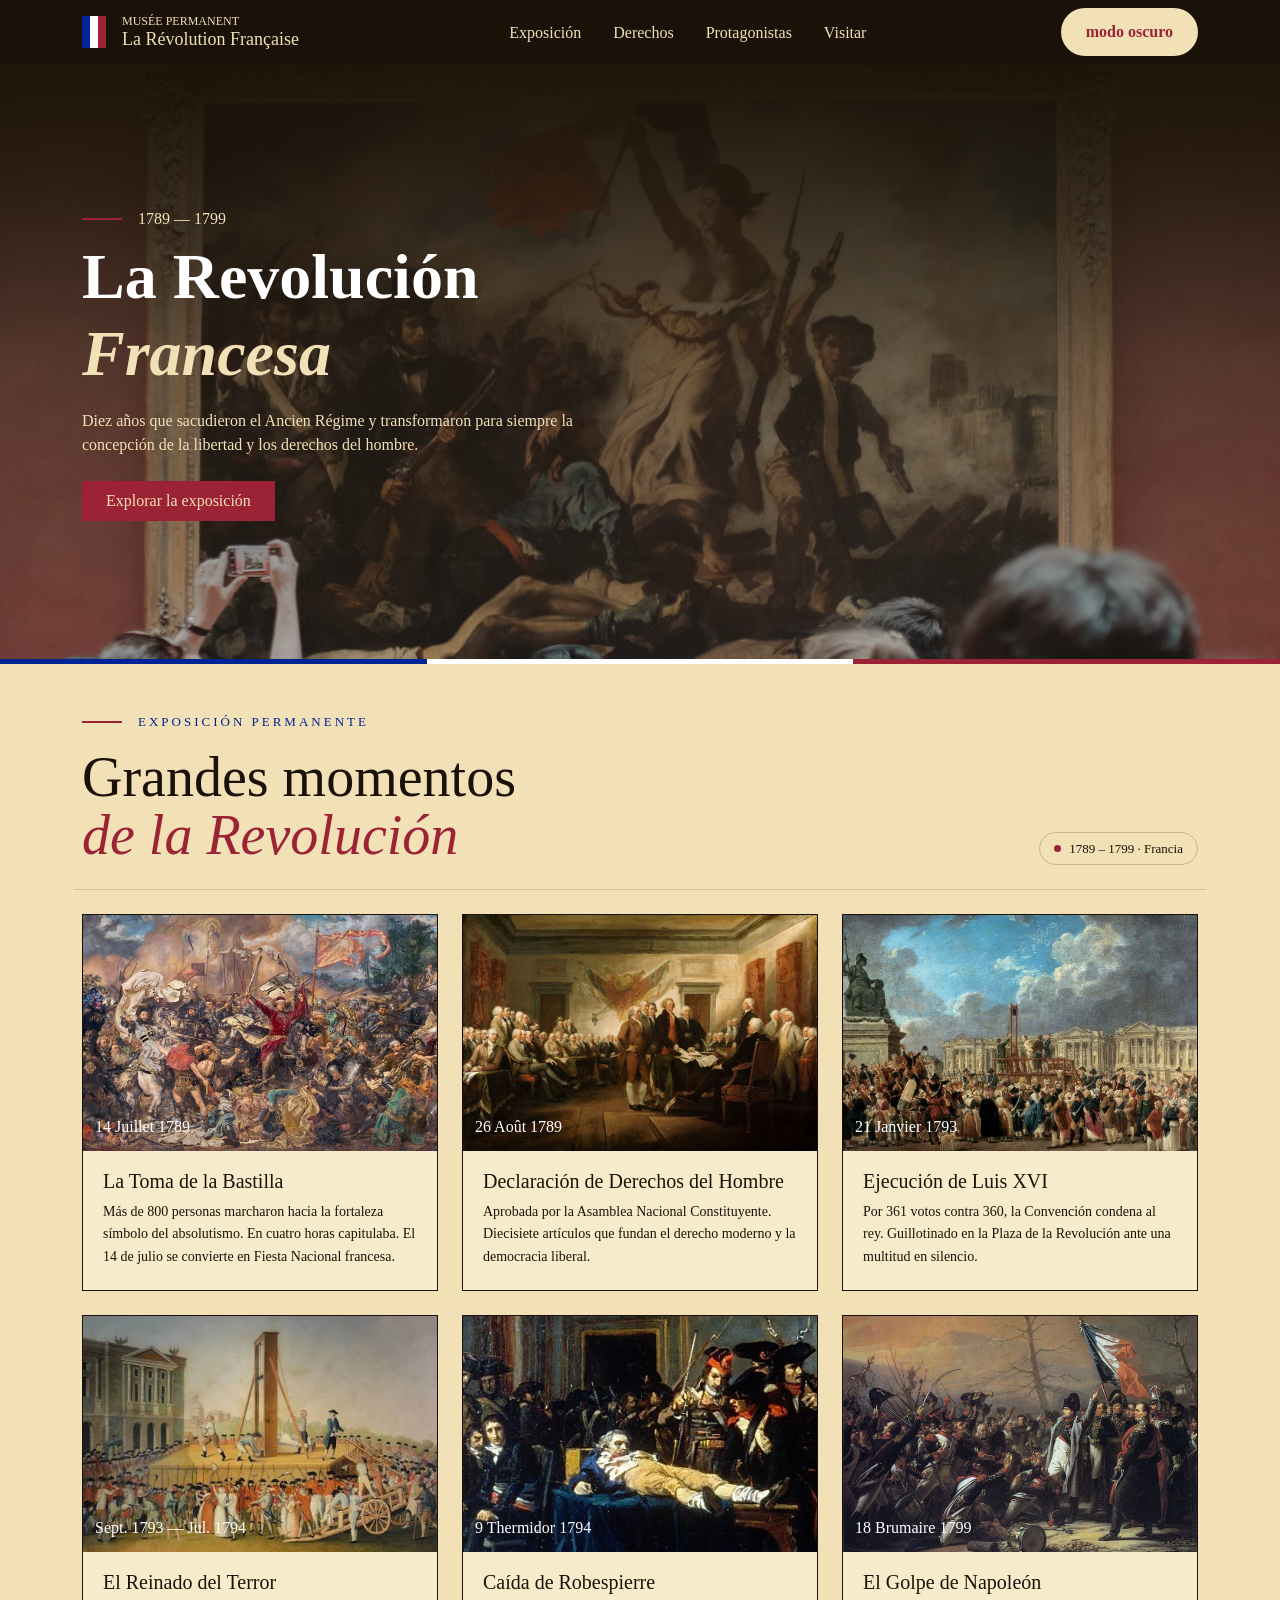
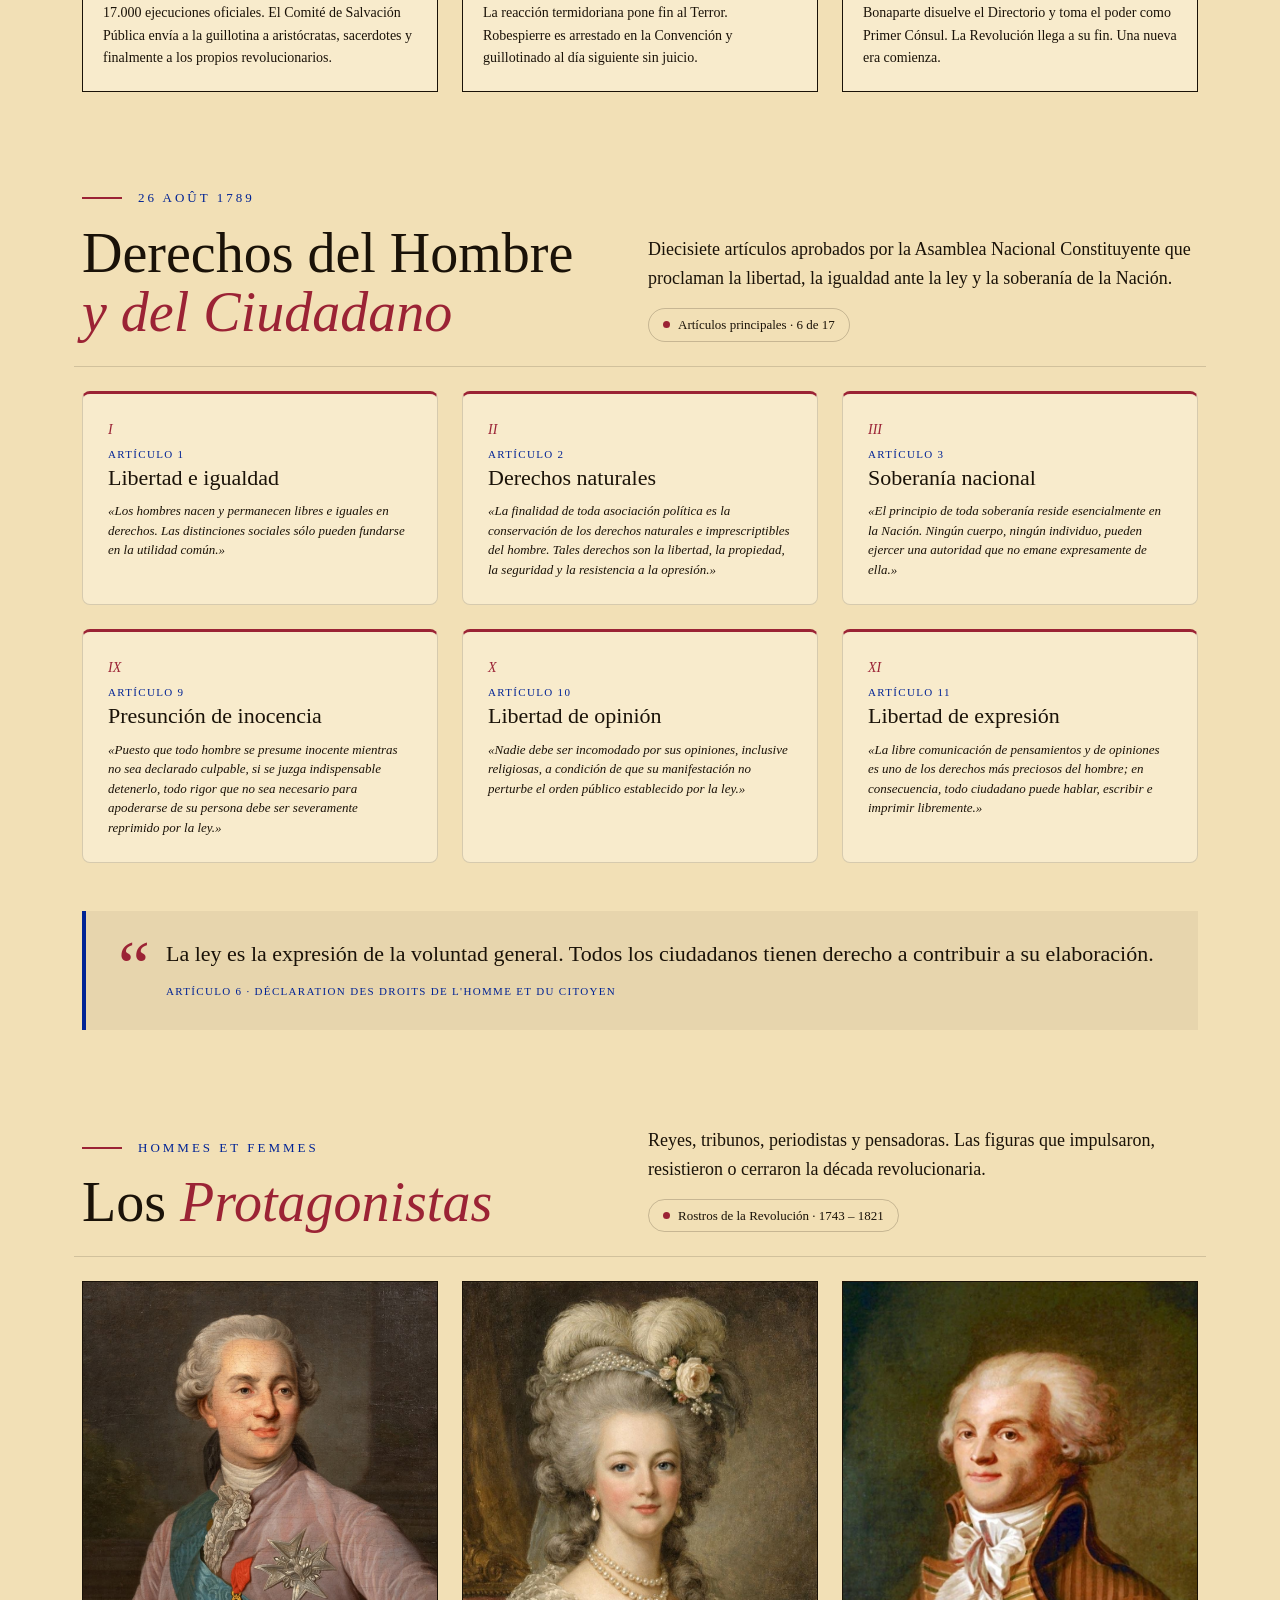
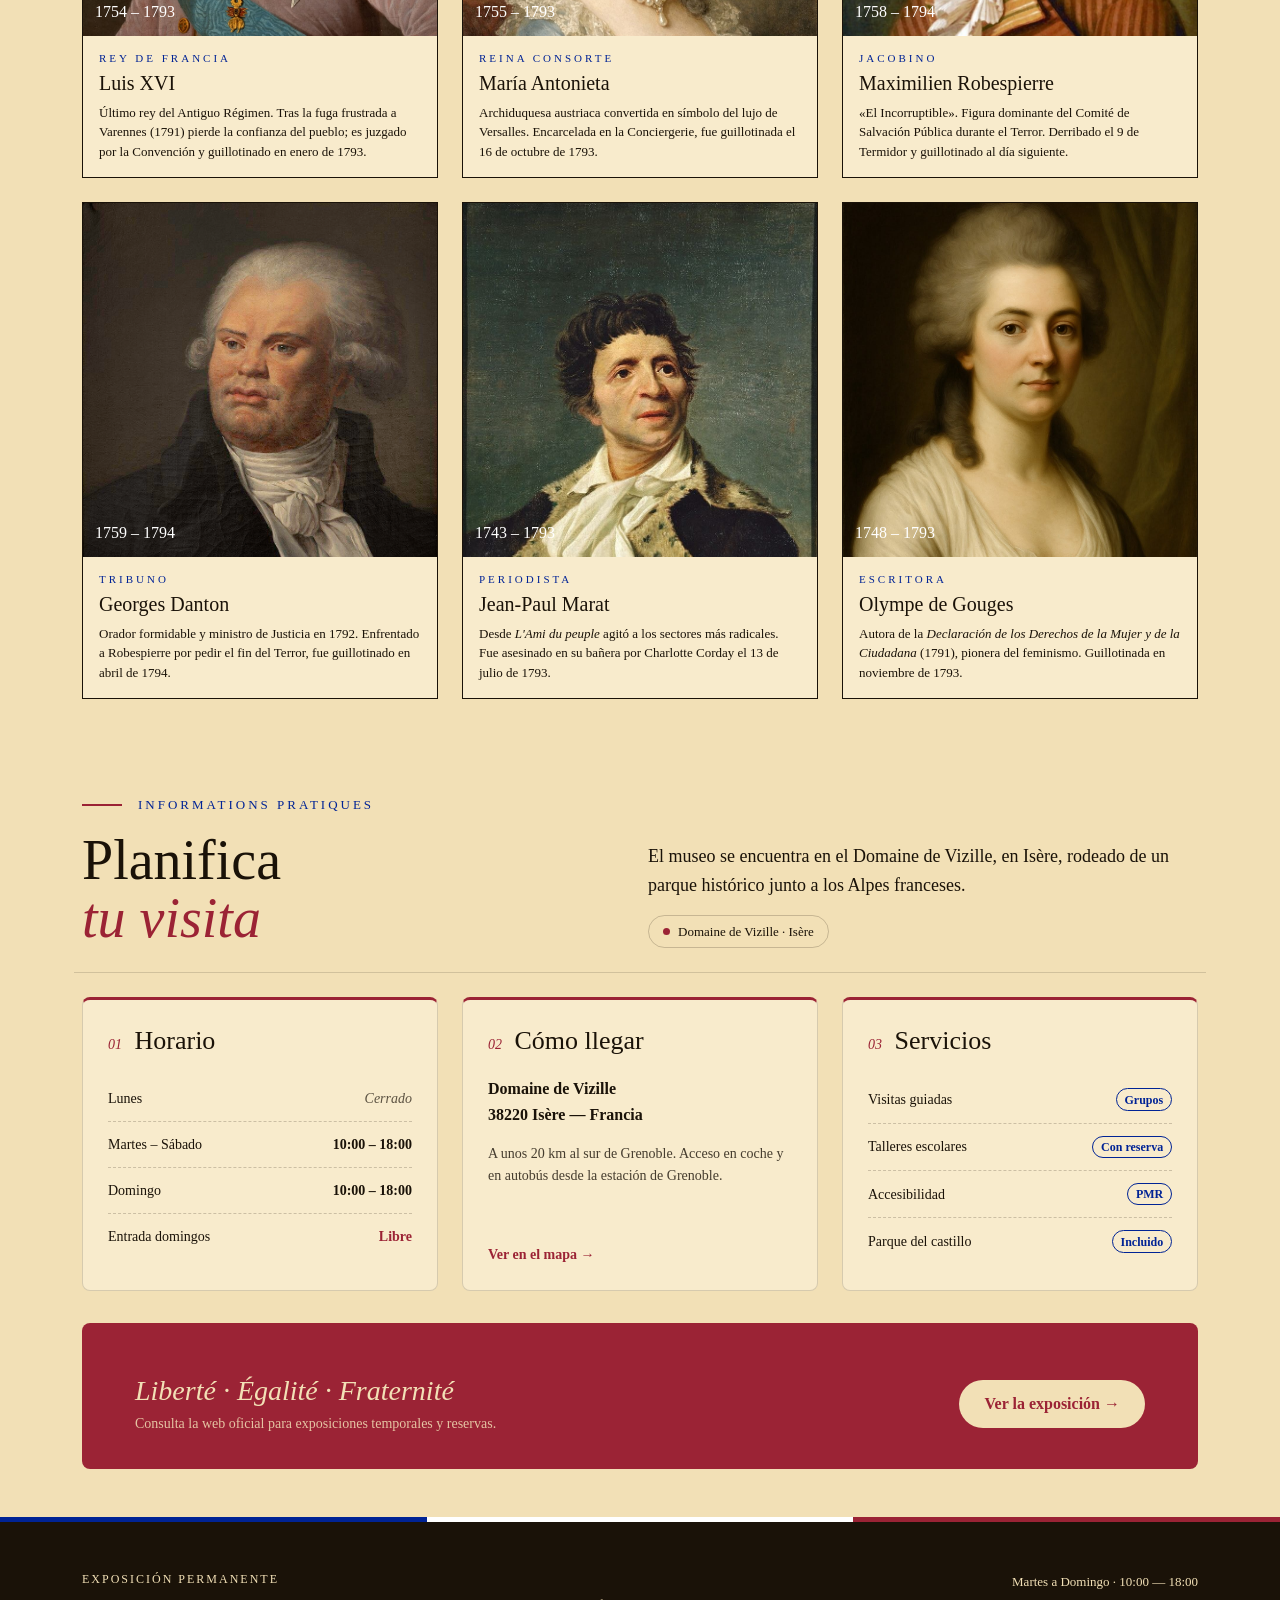
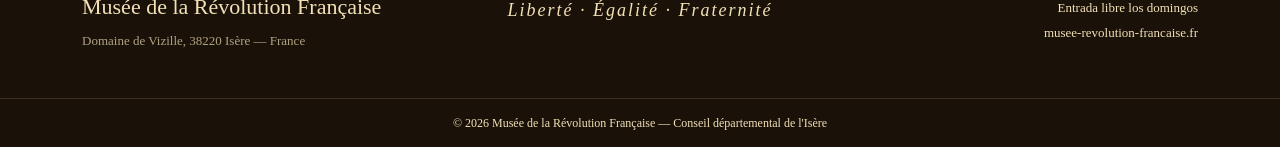
==== commit e614602e: "Modificación de llamadas HTML" ====
--- a/index.html
+++ b/index.html
@@ -98,7 +98,7 @@
             <div class="col">
               <a class="card h-100 text-decoration-none" href="#">
                 <div class="card-img-wrap">
-                  <img src="/Image/GrandesMomentos.jpg" alt="Toma de la Bastilla" />
+                  <img src="Image/GrandesMomentos.jpg" alt="Toma de la Bastilla" />
                   <div class="card-tag">14 Juillet 1789</div>
                 </div>
                 <div class="card-body">
@@ -111,7 +111,7 @@
             <div class="col">
               <a class="card h-100 text-decoration-none" href="#derechos">
                 <div class="card-img-wrap">
-                  <img src="/Image/DerechosdelHombre.jpg" alt="Declaración de Derechos del Hombre" />
+                  <img src="Image/DerechosdelHombre.jpg" alt="Declaración de Derechos del Hombre" />
                   <div class="card-tag">26 Août 1789</div>
                 </div>
                 <div class="card-body">
@@ -124,7 +124,7 @@
             <div class="col">
               <a class="card h-100 text-decoration-none" href="#">
                 <div class="card-img-wrap">
-                  <img src="/Image/Ejecución.jpg" alt="Ejecución de Luis XVI" />
+                  <img src="Image/Ejecución.jpg" alt="Ejecución de Luis XVI" />
                   <div class="card-tag">21 Janvier 1793</div>
                 </div>
                 <div class="card-body">
@@ -137,7 +137,7 @@
             <div class="col">
               <a class="card h-100 text-decoration-none" href="#">
                 <div class="card-img-wrap">
-                  <img src="/Image/reino.jpg" alt="El Reinado del Terror" />
+                  <img src="Image/reino.jpg" alt="El Reinado del Terror" />
                   <div class="card-tag">Sept. 1793 — Jul. 1794</div>
                 </div>
                 <div class="card-body">
@@ -150,7 +150,7 @@
             <div class="col">
               <a class="card h-100 text-decoration-none" href="#protagonistas">
                 <div class="card-img-wrap">
-                  <img src="/Image/CaídaRobespierre.JPG" alt="Caída de Robespierre" />
+                  <img src="Image/CaídaRobespierre.JPG" alt="Caída de Robespierre" />
                   <div class="card-tag">9 Thermidor 1794</div>
                 </div>
                 <div class="card-body">
@@ -163,7 +163,7 @@
             <div class="col">
               <a class="card h-100 text-decoration-none" href="#">
                 <div class="card-img-wrap">
-                  <img src="/Image/GolpeDeNapoleon.jpg" alt="El Golpe de Napoleón" />
+                  <img src="Image/GolpeDeNapoleon.jpg" alt="El Golpe de Napoleón" />
                   <div class="card-tag">18 Brumaire 1799</div>
                 </div>
                 <div class="card-body">
@@ -283,7 +283,7 @@
             <div class="col">
               <article class="card card-retrato h-100">
                 <div class="card-img-wrap">
-                  <img src="/Image/LuisXVI.jpg" alt="Retrato de Luis XVI" />
+                  <img src="Image/LuisXVI.jpg" alt="Retrato de Luis XVI" />
                   <div class="card-tag">1754 – 1793</div>
                 </div>
                 <div class="card-body">
@@ -297,7 +297,7 @@
             <div class="col">
               <article class="card card-retrato h-100">
                 <div class="card-img-wrap">
-                  <img src="/Image/MariaAntonieta.jpg" alt="Retrato de María Antonieta" />
+                  <img src="Image/MariaAntonieta.jpg" alt="Retrato de María Antonieta" />
                   <div class="card-tag">1755 – 1793</div>
                 </div>
                 <div class="card-body">
@@ -311,7 +311,7 @@
             <div class="col">
               <article class="card card-retrato h-100">
                 <div class="card-img-wrap">
-                  <img src="/Image/Robespierre.jpg" alt="Retrato de Maximilien Robespierre" />
+                  <img src="Image/Robespierre.jpg" alt="Retrato de Maximilien Robespierre" />
                   <div class="card-tag">1758 – 1794</div>
                 </div>
                 <div class="card-body">
@@ -325,7 +325,7 @@
             <div class="col">
               <article class="card card-retrato h-100">
                 <div class="card-img-wrap">
-                  <img src="/Image/Danton.jpg" alt="Retrato de Georges Danton" />
+                  <img src="Image/Danton.jpg" alt="Retrato de Georges Danton" />
                   <div class="card-tag">1759 – 1794</div>
                 </div>
                 <div class="card-body">
@@ -339,7 +339,7 @@
             <div class="col">
               <article class="card card-retrato h-100">
                 <div class="card-img-wrap">
-                  <img src="/Image/Jean-Paul.jpg" alt="Retrato de Jean-Paul Marat" />
+                  <img src="Image/Jean-Paul.jpg" alt="Retrato de Jean-Paul Marat" />
                   <div class="card-tag">1743 – 1793</div>
                 </div>
                 <div class="card-body">
@@ -353,7 +353,7 @@
             <div class="col">
               <article class="card card-retrato h-100">
                 <div class="card-img-wrap">
-                  <img src="/Image/OlympeDeGouges.jpg" alt="Retrato de Olympe de Gouges" />
+                  <img src="Image/OlympeDeGouges.jpg" alt="Retrato de Olympe de Gouges" />
                   <div class="card-tag">1748 – 1793</div>
                 </div>
                 <div class="card-body">
--- a/CSS/style.css
+++ b/CSS/style.css
@@ -1,387 +1,107 @@
-/* =========================================================
-   Musée de la Révolution Française · estilos principales
-
-   Aquí está todo el diseño de la landing en modo claro.
-   Después se carga dark.css, que solo cambia los colores
-   cuando se pulsa el botón "Cambiar a modo oscuro".
-
-   Más o menos en el orden de la página: cabecera, bandera, hero,
-   tarjetas, Derechos, Protagonistas, cabeceras de apartado, Visitar,
-   botones, pie, botón de tema y, al final, el responsive.
-
-   Colores
-     #F2E0B6  pergamino: fondo de la página y texto sobre fondo oscuro
-     #F8EBCC  pergamino un poco más claro: fondo de las tarjetas
-     #1A1208  tinta: texto, cabecera y pie
-     #9B2335  burdeos: botones, números, detalles y franja de las tarjetas
-     #002395  azul: eyebrows, etiquetas y franja azul de la bandera
-     #6C86E8  azul claro: el borde del botón de tema al llegar con el tabulador
-   ========================================================= */
+/*Aplicación de Bootsrap en Style.css*/
 
 
-  /*header*/
-header {
+/* ---------- Base ---------- */
+html { scroll-behavior: smooth; }
+section { scroll-margin-top: 70px; }
+ 
+body {
+  font-family: Georgia, "Times New Roman", serif;
+  background-color: #F2E0B6;
+  color: #1A1208;
+}
+ 
+/* ---------- Cabecera ---------- */
+.site-header {
   background-color: #1A1208;
   color: #F2E0B6;
-
-  position: sticky;  
-  top: 0;
-  z-index: 10;
-}
-
-.header-inner {
-  max-width: 1200px;
-  margin: 0 auto;                       
-  padding: 15px 30px;
-  display: flex;
-  align-items: center;
-  justify-content: space-between;
-}
-
-.logo {
-  display: flex;
-  align-items: center;
-  gap: 12px;
-  color: #F2E0B6 ;
-  text-decoration: none;               
-}
-/*Bandera Francesa */
-.tricolor-bar { 
-    display: flex; 
-}
-.tricolor-bar span {
-    width: 8px; height: 32px; 
-}
-
-.az { 
-    background-color: #002395; 
-}    
-.bl { 
-    background-color: white; 
-}            
-.ro { 
-    background-color: #9B2335; 
-}  
-/*Bandera Francesa */
-
-.logo-text p { 
-    font-size: 12px; 
-    text-transform: uppercase; 
-}
-.logo-title { 
-    font-size: 18px; 
-}
-
-.tabs { display: flex; gap: 25px; }
-
-
+}
+.site-header .navbar-brand,
+.site-header .nav-link { color: #F2E0B6; }
+ 
+.tricolor-bar span { width: 8px; height: 32px; }
+ 
+.az { background-color: #002395; }
+.bl { background-color: #ffffff; }
+.ro { background-color: #9B2335; }
+ 
+.logo-text p { font-size: 12px; }
+.logo-title { font-size: 18px; font-family: inherit; }
+ 
 .tab {
-  color: #F2E0B6 ;
+  padding-bottom: 4px !important;
+  border-bottom: 2px solid transparent;
+}
+.tab:hover,
+.tab:focus { color: #F2E0B6; border-bottom-color: currentColor; }
+ 
+/* ---------- Botones propios ---------- */
+.btn-burdeos {
+  background-color: #9B2335;
+  color: #F2E0B6;
+  border: none;
+}
+.btn-burdeos:hover { background-color: #7d1c2b; color: #F2E0B6; }
+ 
+.btn-cta,
+.btn-tema {
+  display: inline-block;
+  padding: 12px 25px;
+  background-color: #F2E0B6;
+  color: #9B2335;
   text-decoration: none;
-  padding-bottom: 4px;
-  border-bottom: 2px solid transparent;
-}
-
-.tab:hover {
-  border-bottom-color: currentColor;
-}
-
-body {
-  margin: 0;   
-  background-color: #F2E0B6;     
-  color: #1A1208;        
-}
-
-/*Hero*/
+  font-weight: bold;
+  border-radius: 999px;
+  transition: transform .2s;
+}
+.btn-cta:hover,
+.btn-tema:hover { transform: translateY(-4px); color: #9B2335; }
+ 
+.btn-tema { cursor: pointer; user-select: none; }
+.btn-tema::after { content: "modo oscuro"; }
+ 
+.toggle-input { position: absolute; opacity: 0; pointer-events: none; }
+.toggle-input:focus-visible + .btn-tema {
+  outline: 2px solid #6C86E8;
+  outline-offset: 2px;
+}
+ 
+/* ---------- Hero (igual en los dos modos) ---------- */
 .hero {
-  position: relative;
   height: 600px;
   min-height: 450px;
-  overflow: hidden;
-  color: #F2E0B6;
-}
-
-.hero-img {
-  position: absolute;
-  top: 0;
-  left: 0;
-  width: 100%;
-  height: 100%;
-  object-fit: cover;           
-}
-.hero-overlay-h {             
-  position: absolute;
-  top: 0;
-  left: 0;
-  width: 100%;
-  height: 100%;
-  background: linear-gradient( rgba(26, 18, 8, 0.9), rgba(26, 18, 8, 0.2));
-}
-.hero-overlay-v {            
-  position: absolute;
-  top: 0;
-  left: 0;
-  width: 100%;
-  height: 100%;
-  background: linear-gradient( rgba(26, 18, 8, 0.7), transparent 50%);
-}
-
-/*Franja tricolor en el borde inferior del hero*/
-/*Separando el hero del body*/
-.hero .hero-tricolor {
-  position: absolute;
-  left: 0;
-  bottom: 0;
-  width: 100%;
-  display: flex;
-}
-.hero .hero-tricolor span {
-  flex: 1;
-  height: 5px;
-}
-
-.hero-contenido {
-  position: relative;          
-  height: 100%;
-  max-width: 1200px;
-  margin: 0 auto;
-  padding: 0 30px;
-  display: flex;
-  align-items: center;        
-}
-
-.hero-text { 
-    max-width: 550px; }
-
-.rule {                        
-  width: 40px;
-  height: 2px;
-  background-color:#9B2335;
-}
-
-.hero-title {
-  font-size: 60px;
-  margin-bottom: 15px;
-}
-
-.hero-desc { 
-    margin-bottom: 25px; 
-}
-
-.btn-hero {
-  display: inline-block;
-  background-color:#9B2335;
-  color: #F2E0B6;
-  text-decoration: none;
-  padding: 12px 25px;
-}
-/*Grid de tarjetas*/
-
-.card-body {
-  padding: 18px 20px 22px;
-  flex: 1;
-}
-
-.card-body h3 {
-  margin: 0 0 10px;
-  font-size: 20px;
-}
-
-.card-body p {
-  margin: 0;
-  font-size: 14px;
-  line-height: 1.6;
-}
-.grid-section { 
-  padding: 80px 0; 
-}
-
-.container {
-  max-width: 1200px;
-  margin: 0 auto;
-  padding: 0 30px;
-
-}
-
+  color: #F2E0B6;
+}
+.hero-img { object-fit: cover; }
+.hero-overlay-h { background: linear-gradient(rgba(26, 18, 8, 0.9), rgba(26, 18, 8, 0.2)); }
+.hero-overlay-v { background: linear-gradient(rgba(26, 18, 8, 0.7), transparent 50%); }
+.hero-tricolor span { flex: 1; height: 5px; }
+.hero-text { max-width: 550px; }
+.hero-title { font-family: inherit; font-weight: 700; }
+.rule { width: 40px; height: 2px; background-color: #9B2335; }
+ 
+/* ---------- Secciones ---------- */
 .eyebrow {
   color: #002395;
   text-transform: uppercase;
   letter-spacing: 3px;
   font-size: 13px;
 }
-
-/*Rejilla de 3 columnas: la usan todos los apartados*/
-.grid {
-  display: grid;
-  grid-template-columns: repeat(3, 1fr);
-  gap: 25px;
-}
-
-/*Fondo de las tarjetas de todos los grids: pergamino algo más claro que el fondo #F2E0B6*/
-.card,
-.info,
-.article {
-  background-color: #F8EBCC;
-}
-
-.card {
-  display: flex;
-  flex-direction: column;
-  color: inherit;   /*el texto toma el color del body, también en modo oscuro*/
-  text-decoration: none;
-  border: 1px solid #1A1208;
-  transition: transform .2s;
-}
-
-.card:hover {
-  transform: translateY(-4px);
-}
-/*Contenedor de imagen de la tarjeta*/
-.card-img {                 
-  position: relative;       
-  overflow: hidden;         
-  aspect-ratio: 3 / 2;      
-}    
-.card-img img {
-  width: 100%;
-  height: 100%;
-  object-fit: cover;
-  display: block;
-  transition: transform .4s;
-}
-.card:hover .card-img img { transform: scale(1.05); }
-
-/*Fecha sobre la imagen: se ancla a .card-img (position: relative)*/
-/*Blanco en modo claro; en modo oscuro lo cambia dark.css*/
-.card-tag {
-  position: absolute;
-  left: 12px;
-  bottom: 12px;
-  color: white;
-}
-/* ===== Artículos de la Declaración ===== */
-/* La tarjeta (borde, franja burdeos, esquinas) la comparte con .info: ver "Pestaña Visitar" */
-
-/* Número romano: mismo estilo que los números 01/02/03 de Visitar */
-.article-num {
-  margin-bottom: 8px;
-  font-size: 14px;
-  font-style: italic;
-}
-
-/* "Artículo 1" = eyebrow */
-.article h3 {
-  margin: 0 0 4px;
-  font-size: 11px;
-  font-weight: normal;
-  letter-spacing: 0.12em;
-  text-transform: uppercase;
-  color: #002395;
-}
-
-/* Título del artículo */
-.article h4 {
-  margin: 0 0 10px;
-  font-size: 22px;
-  font-weight: normal;
-  line-height: 1.2;
-}
-
-/* Texto del artículo */
-.article p {
-  margin: 0;
-  font-size: 13px;
-  line-height: 1.5;
-  font-style: italic;
-}
-
-/* ===== Cita final ===== */
-.quote {
-  display: flex;
-  align-items: flex-start;
-  gap: 20px;
-  margin-top: 40px;
-  padding: 28px 32px;
-  border-left: 4px solid #002395;
-  background: rgba(26, 18, 8, 0.05);
-}
-.quote-mark {
-  font-size: 72px;
-  line-height: 0.8;
-  color: #9B2335;
-}
-.quote blockquote {
-  margin: 0 0 10px;
-  font-size: 22px;
-  line-height: 1.4;
-}
-.quote cite {
-  font-size: 11px;
-  font-style: normal;
-  letter-spacing: 0.12em;
-  text-transform: uppercase;
-  color: #002395;
-}
-.article {
-  transition: transform 0.25s ease, box-shadow 0.25s ease;
-}
-
-.article:hover {
-  transform: translateY(-4px);
-  box-shadow: 0 8px 18px rgba(26, 18, 8, 0.15);
-}
-/*Tarjetas de retrato (galería de protagonistas)*/
-/*Reutilizan .card y solo ajustan tamaños: foto cuadrada y texto más compacto*/
-.card-retrato .card-img {
-  aspect-ratio: 1 / 1;
-}
-.card-retrato .card-img img {
-  object-position: top;
-}
-.card-retrato .eyebrow {
-  display: block;
-  margin-bottom: 4px;
-  font-size: 11px;
-}
-.card-retrato .card-body {
-  padding: 14px 16px 16px;
-}
-.card-retrato .card-body h3 {
-  margin-bottom: 6px;
-  font-size: 18px;
-}
-.card-retrato .card-body p {
-  font-size: 13px;
-  line-height: 1.5;
-}
-/*Cabecera de sección: título y, debajo, la descripción*/
-/*Compartida por todos los apartados*/
-.section-head {
-  display: grid;
-  gap: 20px;
-  padding-bottom: 40px;
-  margin-bottom: 40px;
-  border-bottom: 1px solid rgba(26, 18, 8, 0.15);
-}
-.section-head .eyebrow-line {
-  display: flex;
-  align-items: center;
-  gap: 12px;
-}
+ 
+.section-head { border-bottom: 1px solid rgba(26, 18, 8, 0.15); }
 .section-title {
-  margin: 15px 0 0;
   font-size: 56px;
   font-weight: normal;
   line-height: 1.05;
 }
+.section-title em { color: #9B2335; }
 .section-desc {
   max-width: 620px;
   margin: 0 0 15px;
   font-size: 18px;
   line-height: 1.6;
 }
-
-/*Etiqueta redonda con un punto rojo delante*/
+ 
 .chip {
   display: inline-flex;
   align-items: center;
@@ -398,48 +118,90 @@
   border-radius: 50%;
   background-color: #9B2335;
 }
-
-/*Acentos burdeos de cabeceras, Derechos y Visitar (un solo color para todos)*/
-.section-title em,
-.article-num,
-.info-num,
-.destacado,
-.info-link {
-  color: #9B2335;
-}
-
-/*Pestaña Visitar*/
-/*Tres tarjetas de información: reutiliza .grid y solo añade el margen inferior*/
-.visit-grid {
-  margin-bottom: 40px;
-}
-/*Tarjeta de texto: la comparten Visitar (.info) y Derechos (.article)*/
-.info,
-.article {
-  display: flex;
-  flex-direction: column;
+ 
+/* ---------- Tarjetas (Bootstrap .card adaptada) ---------- */
+.card {
+  background-color: #F8EBCC;
+  color: #1A1208;
+  border: 1px solid #1A1208;
+  border-radius: 0;
+  transition: transform .2s;
+}
+.card:hover { transform: translateY(-4px); }
+ 
+.card-body { padding: 18px 20px 22px; }
+.card-body h3 { font-family: inherit; }
+.card-text { font-size: 14px; line-height: 1.6; }
+ 
+.card-img-wrap {
+  position: relative;
+  overflow: hidden;
+  aspect-ratio: 3 / 2;
+}
+.card-img-wrap img {
+  width: 100%;
+  height: 100%;
+  object-fit: cover;
+  display: block;
+  transition: transform .4s;
+}
+.card:hover .card-img-wrap img { transform: scale(1.05); }
+ 
+.card-tag {
+  position: absolute;
+  left: 12px;
+  bottom: 12px;
+  color: #ffffff;
+}
+ 
+/* Retratos */
+.card-retrato .card-img-wrap { aspect-ratio: 1 / 1; }
+.card-retrato .card-img-wrap img { object-position: top; }
+.card-retrato .eyebrow { display: block; margin-bottom: 4px; font-size: 11px; }
+.card-retrato .card-body { padding: 14px 16px 16px; }
+.card-retrato .card-text { font-size: 13px; line-height: 1.5; }
+ 
+/* Tarjetas de texto: Derechos (.article) y Visitar (.info) */
+.card.article,
+.card.info {
   padding: 25px;
   border: 1px solid rgba(26, 18, 8, 0.15);
   border-top: 3px solid #9B2335;
   border-radius: 8px;
 }
-.info h3 {
-  margin: 0 0 20px;
-  font-size: 26px;
-  font-weight: normal;
-}
+.article:hover { box-shadow: 0 8px 18px rgba(26, 18, 8, 0.15); }
+ 
+.article-num,
 .info-num {
-  margin-right: 6px;
+  color: #9B2335;
   font-size: 14px;
   font-style: italic;
 }
-
-/*Filas de las listas: texto a la izquierda, valor a la derecha*/
-.info-list {
-  list-style: none;
+.article-num { margin-bottom: 8px; }
+.info-num { margin-right: 6px; }
+ 
+.article h3 {
+  margin: 0 0 4px;
+  font-size: 11px;
+  font-weight: normal;
+  letter-spacing: 0.12em;
+  text-transform: uppercase;
+  color: #002395;
+}
+.article h4 {
+  margin: 0 0 10px;
+  font-size: 22px;
+  font-weight: normal;
+  line-height: 1.2;
+}
+.article p {
   margin: 0;
-  padding: 0;
-}
+  font-size: 13px;
+  line-height: 1.5;
+  font-style: italic;
+}
+ 
+.info h3 { margin: 0 0 20px; font-size: 26px; font-weight: normal; }
 .info-list li {
   display: flex;
   justify-content: space-between;
@@ -449,214 +211,86 @@
   font-size: 14px;
   border-bottom: 1px dashed rgba(26, 18, 8, 0.2);
 }
-.info-list li:last-child {
-  border-bottom: none;
-}
-.info-list em {
-  opacity: 0.7;
-}
-.badge {
-  padding: 3px 10px;
+.info-list li:last-child { border-bottom: none; }
+.info-list em { opacity: 0.7; }
+.destacado { color: #9B2335; }
+ 
+.badge-azul {
+  background: transparent;
   border: 1px solid #002395;
-  border-radius: 999px;
   color: #002395;
   font-size: 12px;
-  font-weight: bold;
-}
-
-/*Tarjeta "Cómo llegar"*/
-.info-dir {
-  margin: 0 0 15px;
-  font-weight: bold;
-  line-height: 1.6;
-}
-.info-text {
-  margin: 0 0 20px;
-  font-size: 14px;
-  line-height: 1.6;
-  opacity: 0.8;
-}
+}
+ 
+.info-dir { margin: 0 0 15px; font-weight: bold; line-height: 1.6; }
+.info-text { margin: 0 0 20px; font-size: 14px; line-height: 1.6; opacity: 0.8; }
 .info-link {
   align-self: flex-start;
-  margin-top: auto;
+  color: #9B2335;
   font-size: 14px;
   font-weight: bold;
 }
-
-/*Llamada a la acción: texto | botón (1fr auto)*/
+ 
+/* ---------- Cita ---------- */
+.quote {
+  padding: 28px 32px;
+  border-left: 4px solid #002395;
+  background: rgba(26, 18, 8, 0.05);
+}
+.quote-mark { font-size: 72px; line-height: 0.8; color: #9B2335; }
+.quote blockquote { font-size: 22px; line-height: 1.4; }
+.quote cite {
+  font-size: 11px;
+  font-style: normal;
+  letter-spacing: 0.12em;
+  text-transform: uppercase;
+  color: #002395;
+}
+ 
+/* ---------- Llamada a la acción ---------- */
 .visit-cta {
-  display: grid;
-  grid-template-columns: 1fr auto;
-  align-items: center;
-  gap: 30px;
-  padding: 35px 45px;
+  padding: 35px 25px;
   background-color: #9B2335;
   color: #F2E0B6;
   border-radius: 8px;
 }
-.visit-cta h3 {
-  margin: 0 0 6px;
-  font-size: 28px;
-  font-style: italic;
-  font-weight: normal;
-}
-.visit-cta p {
-  margin: 0;
-  font-size: 14px;
-  opacity: 0.85;
-}
-/*Botón píldora pergamino: lo comparten "Ver la exposición" y el botón de tema*/
-.btn-cta,
-.btn-tema {
-  display: inline-block;   /*transform no funciona en elementos en línea (a, label)*/
-  padding: 12px 25px;
-  background-color: #F2E0B6;
-  color: #9B2335;
-  text-decoration: none;
-  font-weight: bold;
-  border-radius: 999px;
-  transition: transform .2s;
-}
-/*Hover flotante, igual que las tarjetas de los grids*/
-.btn-cta:hover,
-.btn-tema:hover {
-  transform: translateY(-4px);
-}
-
-/*Footer*/
-footer {
-  background-color: #1A1208;
-  color: #F2E0B6;
-}
-
-/*Franja tricolor superior del footer*/
-.footer-strip {
-  display: flex;
-}
-.footer-strip span {
-  flex: 1;
-  height: 5px;
-}
-
-/*3 columnas: marca | lema | información (mismo patrón que .header-inner)*/
-.footer-main {
-  max-width: 1200px;
-  margin: 0 auto;
-  padding: 45px 30px;
-  display: flex;
-  align-items: center;
-  justify-content: space-between;
-  gap: 30px;
-}
-
-.footer-brand p {
-  margin: 0;
-  font-size: 12px;
-  text-transform: uppercase;
-  letter-spacing: 2px;
-}
-.footer-brand h3 {
-  margin: 6px 0 10px;
-  font-size: 22px;
-}
-.footer-brand .addr {
-  font-size: 13px;
-  opacity: 0.7;
-}
-
-.footer-motto {
-  margin: 0;
-  font-size: 18px;
-  font-style: italic;
-  letter-spacing: 2px;
-}
-
-.footer-info {
-  text-align: right;
-  font-size: 13px;
-}
-.footer-info p {
-  margin: 0 0 6px;
-}
-
+.visit-cta h3 { margin: 0 0 6px; font-size: 28px; font-style: italic; font-weight: normal; }
+.visit-cta p { font-size: 14px; opacity: 0.85; }
+.visit-cta .btn-cta { color: #9B2335; }
+ 
+/* ---------- Footer (igual en los dos modos) ---------- */
+footer { background-color: #1A1208; color: #F2E0B6; }
+.footer-strip span { flex: 1; height: 5px; }
+ 
+.footer-brand p { margin: 0; font-size: 12px; text-transform: uppercase; letter-spacing: 2px; }
+.footer-brand h3 { margin: 6px 0 10px; font-size: 22px; }
+.footer-brand .addr { font-size: 13px; opacity: 0.7; text-transform: none; letter-spacing: normal; }
+.footer-motto { font-size: 18px; font-style: italic; letter-spacing: 2px; }
+.footer-info { font-size: 13px; }
+.footer-info p { margin: 0 0 6px; }
 .footer-copy {
   border-top: 1px solid rgba(242, 224, 182, 0.15);
   padding: 15px 30px;
   text-align: center;
   font-size: 12px;
 }
-.footer-copy p {
-  margin: 0;
-}
-
-/*Botón de cambio de tema (sin JS)*/
-/*El checkbox guarda el estado y queda invisible; el label es el botón que se ve*/
-.toggle-input {
-  position: absolute;
-  opacity: 0;
-  pointer-events: none;
-}
-
-/*El aspecto lo comparte con .btn-cta (ver "Llamada a la acción")*/
-.btn-tema {
-  cursor: pointer;
-  user-select: none;
-}
-
-/*Contorno al llegar con Tab: + selecciona el label que va justo después del input*/
-.toggle-input:focus-visible + .btn-tema {
-  outline: 2px solid #6C86E8;
-  outline-offset: 2px;
-}
-
-.btn-tema::after {
-  content: "Cambiar a modo oscuro";
-}
-
-
-/*RESPONSIVE (al final para que gane a las reglas anteriores)*/
-/*Escritorio (más de 900px): 3 columnas, el diseño base*/
-
-/*Tablet / pantalla pequeña: grids de 2 en 2 y pestañas en una segunda fila*/
-@media (max-width: 900px) {
-  .grid {
-    grid-template-columns: repeat(2, 1fr);
-  }
-  .header-inner {
-    flex-wrap: wrap;
-    row-gap: 12px;
-  }
-  .tabs {
-    order: 3;   /*pasa detrás del botón: logo y botón arriba, pestañas abajo*/
-    width: 100%;
-    justify-content: center;
-  }
-}
-
-/*Móvil: grids de 1 en 1 y cabecera más compacta*/
-@media (max-width: 640px) {
-  .grid,
-  .visit-cta {
-    grid-template-columns: 1fr;
-  }
-  .header-inner,
-  .container {
-    padding-left: 20px;
-    padding-right: 20px;
-  }
-  .tabs {
-    flex-wrap: wrap;
-    gap: 8px 18px;
-    font-size: 14px;
-  }
-  .btn-tema {
-    padding: 8px 12px;
-    font-size: 13px;
-  }
-  .section-title {
-    font-size: 42px;
-  }
-  .visit-cta {
-    padding: 30px 25px;
-  }
-}
+ 
+/* ---------- Responsive ---------- */
+@media (min-width: 992px) {
+  .visit-cta { padding: 35px 45px; }
+}
+/* Móvil (menos de 768px): Bootstrap pliega el menú en el botón hamburguesa */
+@media (max-width: 767.98px) {
+  .header-acciones { padding: 10px 0 4px; }
+}
+/* De 768 a 991px: el menú sigue en línea, pero más compacto para que quepa */
+@media (min-width: 768px) and (max-width: 991.98px) {
+  .logo-title { font-size: 15px; }
+  .site-header .navbar-nav { gap: 6px; }
+  .site-header .nav-link { font-size: 14px; padding-left: 6px; padding-right: 6px; }
+  .btn-tema { padding: 8px 14px; font-size: 13px; }
+}
+@media (max-width: 575.98px) {
+  .section-title { font-size: 42px; }
+  .btn-tema { padding: 8px 12px; font-size: 13px; }
+}
--- a/CSS/dark.css
+++ b/CSS/dark.css
@@ -1,137 +1,111 @@
-/* =========================================================
-   Musée de la Révolution Française · modo oscuro
-
-   Se carga después de style.css y solo cambia colores:
-   tamaños, posiciones y márgenes siguen saliendo de style.css.
-
-   Todas las reglas empiezan por body:has(#modo-oscuro:checked), que quiere
-   decir "el body que tiene dentro el checkbox del botón de tema marcado".
-   Así el modo oscuro se enciende y se apaga con el botón, sin JavaScript.
-
-   Va en el mismo orden que la página, de la cabecera al pie: base, cabecera,
-   hero, lo común a todos los apartados, Exposición, Derechos, Protagonistas,
-   Visitar y pie. Las partes que no cambian también salen, con una nota.
-
-   No hace falta tocar la cabecera, el hero, el pie ni los detalles en burdeos:
-   se ven igual en los dos modos.
-
-   Colores del modo oscuro
-     #1A1208  fondo de la página: la tinta pasa a ser el fondo
-     #F2E0B6  texto: y el pergamino pasa a ser el texto
-     #2A1E10  fondo de las tarjetas, un marrón algo más claro que el fondo
-     #6C86E8  azul más claro, porque el de siempre casi no se lee sobre oscuro
-     #5C1424  granate del bloque Liberté
-   ========================================================= */
-
+/*Aplicación de Bootsrap en dark.css*/
 
 /* ---------- Base ---------- */
-
+ 
 body:has(#modo-oscuro:checked) {
   background-color: #1A1208;
   color: #F2E0B6;
 }
+ 
+ 
+/* ---------- Cabecera ---------- */
 
-
-/* ---------- Cabecera ---------- */
-/* Ya es oscura en modo claro, así que solo cambia el texto del botón */
-
+ 
 body:has(#modo-oscuro:checked) .btn-tema::after {
   content: "Cambiar a modo claro";
 }
+ 
+ 
+/* ---------- Hero y pie ---------- */
+/* No cambian: son oscuros en los dos modos */
+ 
 
-
-/* ---------- Hero ---------- */
-/* No cambia: el texto va sobre una foto oscura en los dos modos */
-
-
-/* ---------- Lo que comparten todos los apartados ---------- */
-
+ 
 /* La línea fina bajo el título de cada apartado */
 body:has(#modo-oscuro:checked) .section-head {
   border-bottom-color: rgba(242, 224, 182, 0.12);
 }
-
+ 
 /* Los eyebrows, en azul claro */
 body:has(#modo-oscuro:checked) .eyebrow {
   color: #6C86E8;
 }
-
+ 
 body:has(#modo-oscuro:checked) .chip {
   border-color: rgba(242, 224, 182, 0.2);
 }
-
-/* Todas las tarjetas llevan el mismo fondo marrón */
+ 
+/* Todas las tarjetas llevan el mismo fondo marrón y el texto en pergamino */
 body:has(#modo-oscuro:checked) .card,
 body:has(#modo-oscuro:checked) .info,
 body:has(#modo-oscuro:checked) .article {
   background-color: #2A1E10;
+  color: #F2E0B6;
 }
-
-/* Los detalles en burdeos (#9B2335) se ven igual en los dos modos: no necesitan regla */
-
-
+ 
+ 
 /* ---------- Exposición: tarjetas con foto ---------- */
 /* Protagonistas usa estas mismas tarjetas */
-
+ 
 body:has(#modo-oscuro:checked) .card {
   border-color: rgba(242, 224, 182, 0.25);
 }
-
+ 
 /* La fecha encima de la foto, en pergamino en vez de blanco */
 body:has(#modo-oscuro:checked) .card-tag {
   color: #F2E0B6;
 }
-
-
+ 
+ 
 /* ---------- Derechos ---------- */
-
+ 
 /* border-color también pinta el borde de arriba, así que se vuelve a poner la franja burdeos */
 body:has(#modo-oscuro:checked) .article {
   border-color: rgba(242, 224, 182, 0.12);
   border-top-color: #9B2335;
 }
-
+ 
+body:has(#modo-oscuro:checked) .article:hover {
+  box-shadow: 0 8px 18px rgba(0, 0, 0, 0.4);
+}
+ 
 /* "Artículo 1" y la firma de la cita, en azul claro como los eyebrows */
 body:has(#modo-oscuro:checked) .article h3,
 body:has(#modo-oscuro:checked) .quote cite {
   color: #6C86E8;
 }
-
+ 
 /* La cita del final */
 body:has(#modo-oscuro:checked) .quote {
   border-left-color: #6C86E8;
   background-color: rgba(242, 224, 182, 0.05);
 }
-
-
-/* ---------- Protagonistas ---------- */
-/* Usa las tarjetas de Exposición: no necesita nada más */
-
-
+ 
+ 
 /* ---------- Visitar ---------- */
-
+ 
 /* Igual que en Derechos: se recupera la franja burdeos de arriba */
 body:has(#modo-oscuro:checked) .info {
   border-color: rgba(242, 224, 182, 0.12);
   border-top-color: #9B2335;
 }
-
+ 
 /* Los separadores de las listas de horario y servicios */
 body:has(#modo-oscuro:checked) .info-list li {
   border-bottom-color: rgba(242, 224, 182, 0.12);
 }
-
+ 
 /* Las etiquetas azules (Grupos, PMR...) */
-body:has(#modo-oscuro:checked) .badge {
+body:has(#modo-oscuro:checked) .badge-azul {
   border-color: #6C86E8;
   color: #6C86E8;
 }
-
+ 
 /* El bloque Liberté, más oscuro, y el texto del botón a juego */
 body:has(#modo-oscuro:checked) .visit-cta {
   background-color: #5C1424;
 }
-
-body:has(#modo-oscuro:checked) .btn-cta {
+ 
+body:has(#modo-oscuro:checked) .visit-cta .btn-cta {
   color: #5C1424;
-}
+}
